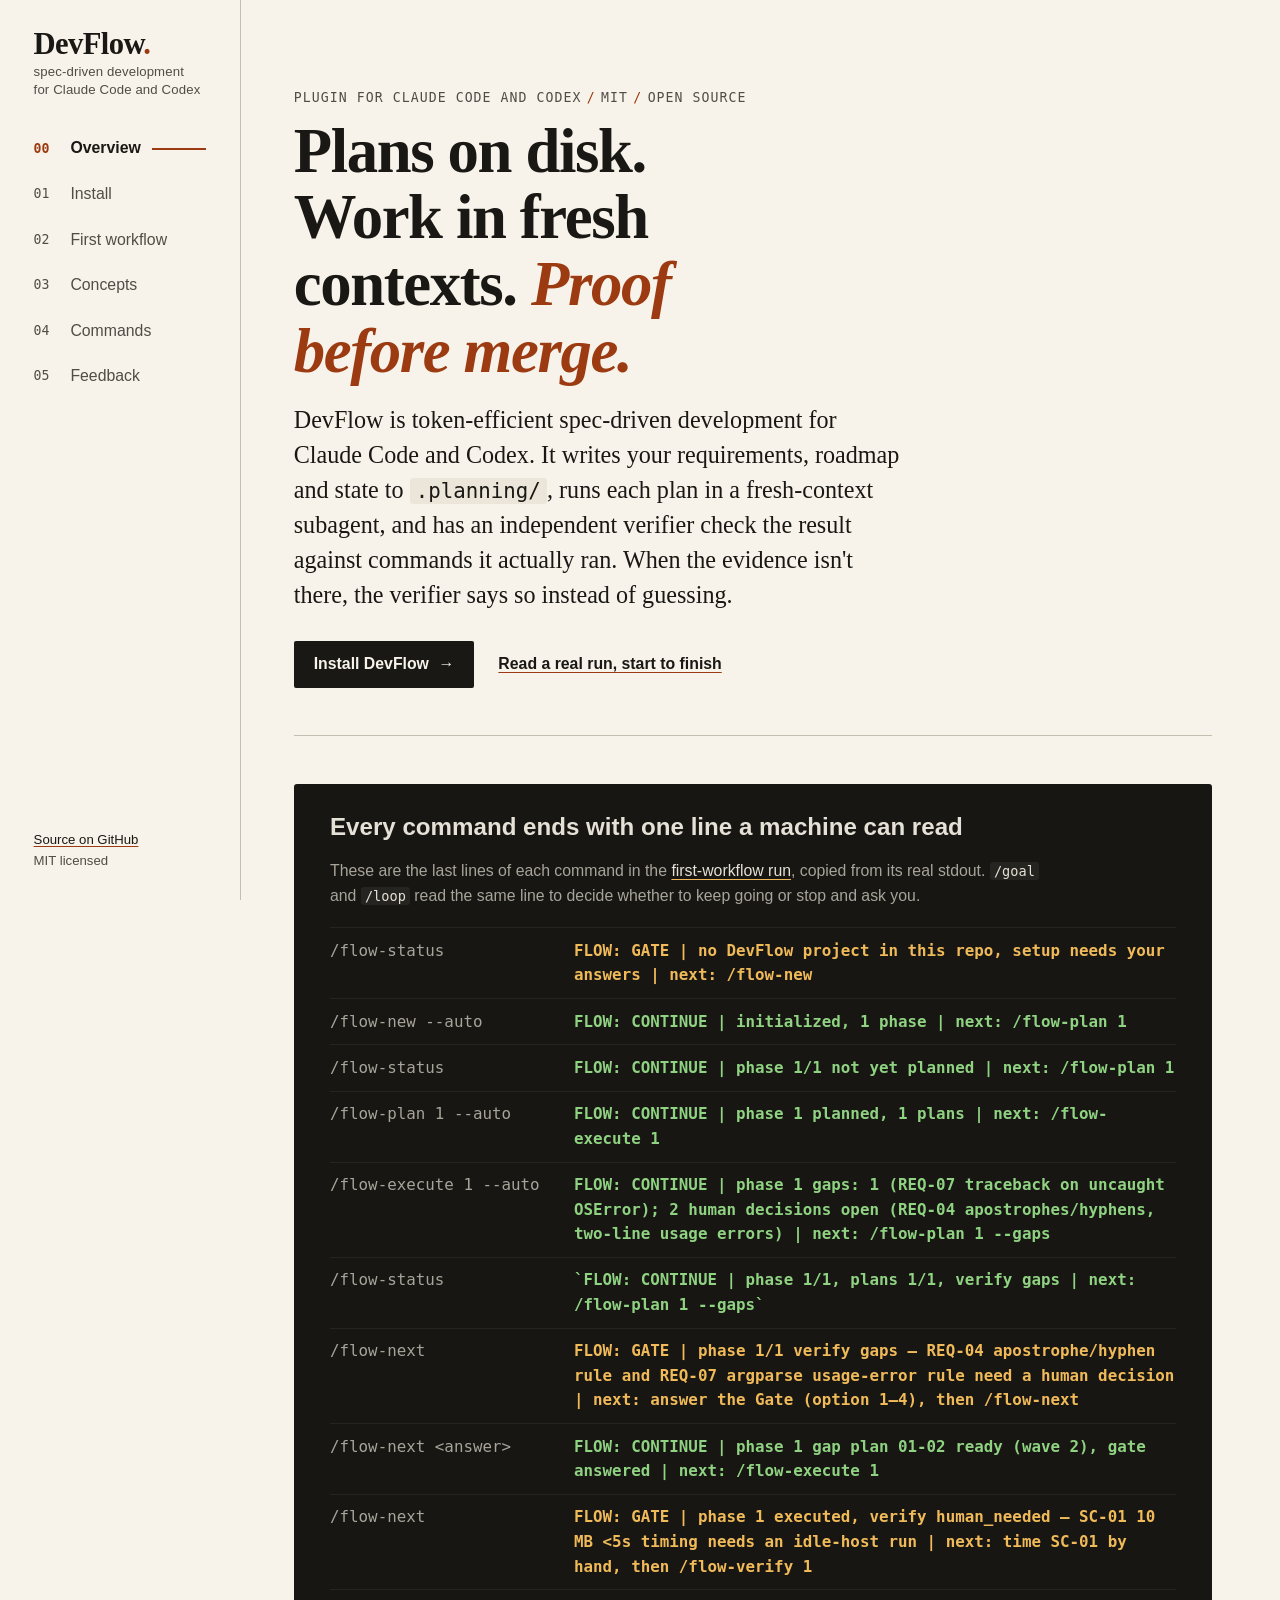
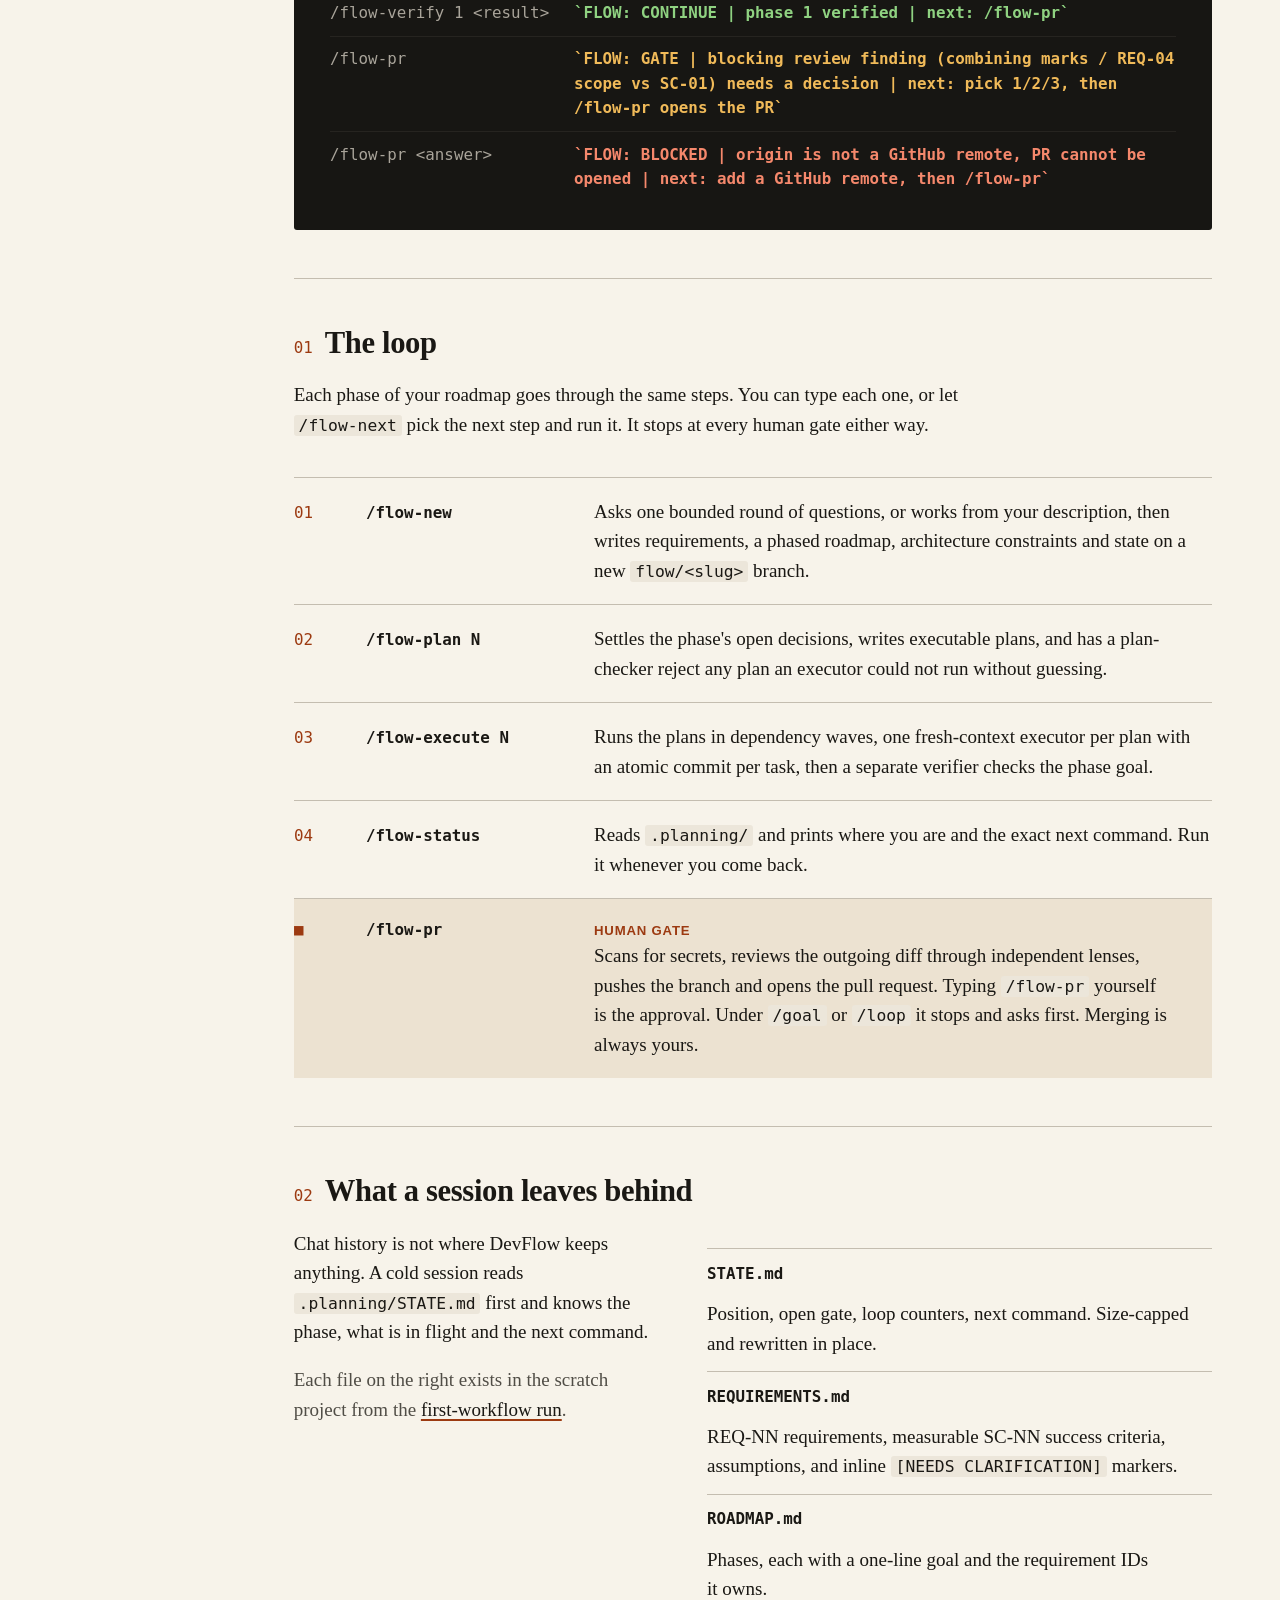
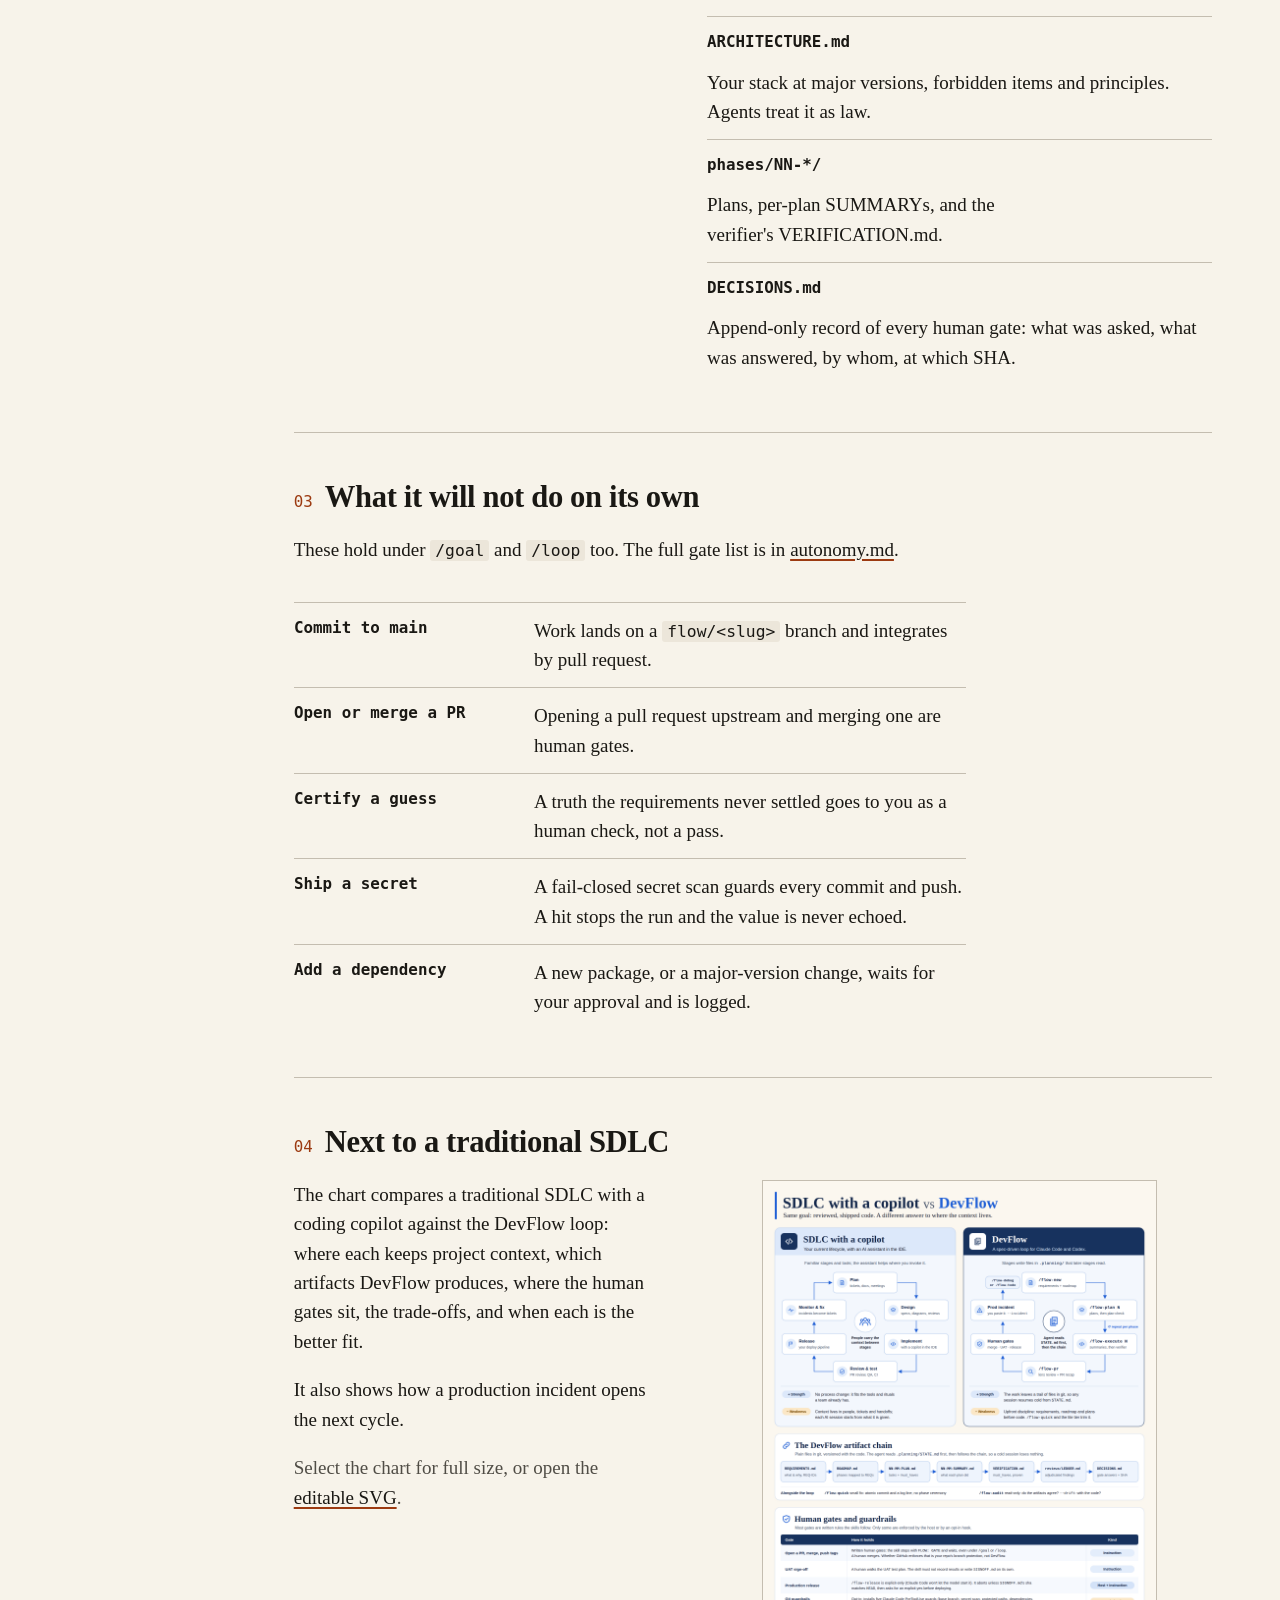
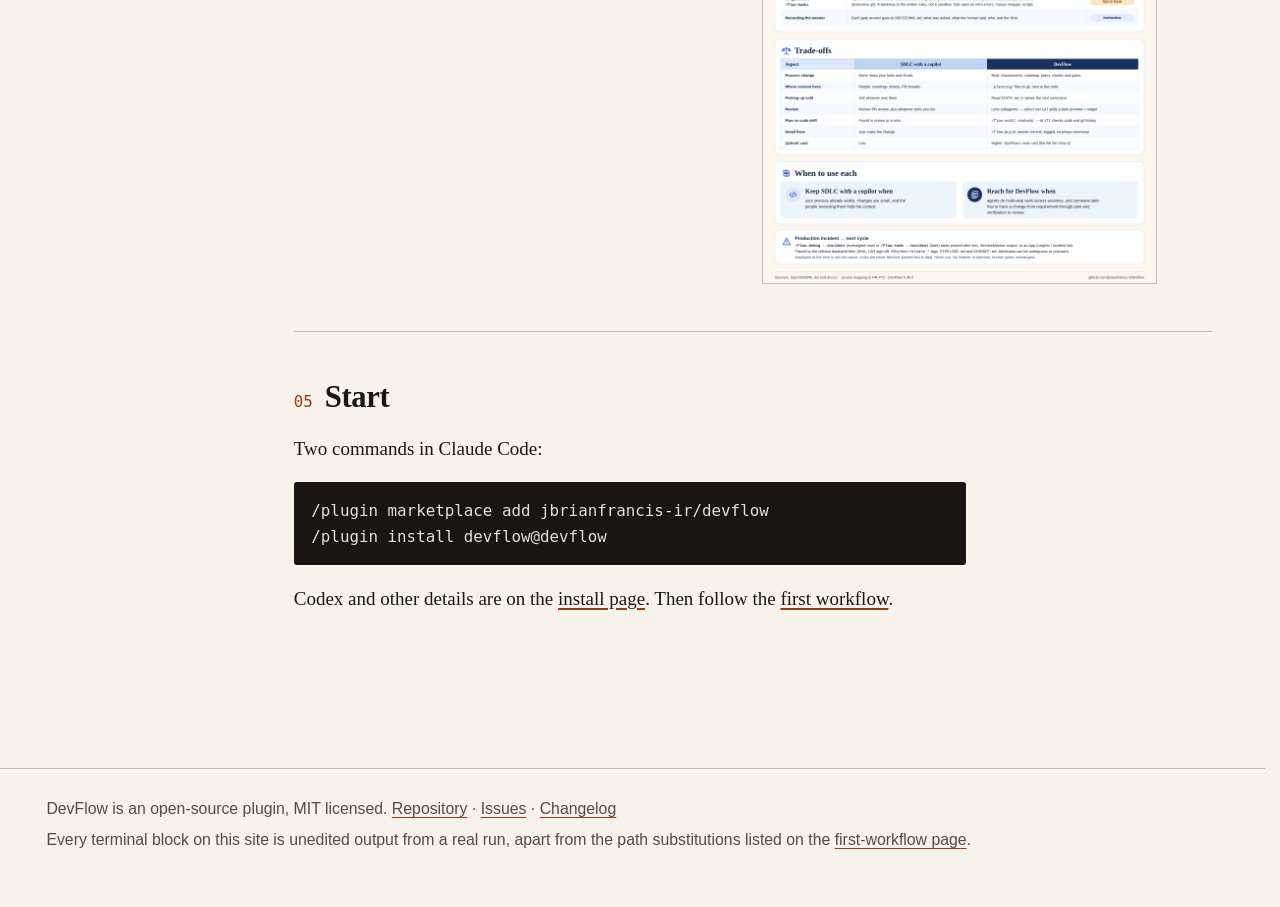
==== site/public/index.html @ bec97c73 "feat(site): public marketing and onboarding website under site/ (0.48.0) Static HTML/CSS written to " ====
<!doctype html>
<html lang="en">
<head>
<meta charset="utf-8">
<meta name="viewport" content="width=device-width, initial-scale=1">
<title>DevFlow: spec-driven development for Claude Code and Codex</title>
<meta name="description" content="DevFlow keeps requirements, roadmap and state in .planning/, runs each plan in a fresh-context subagent, and verifies the result against evidence before it opens a pull request.">
<meta name="color-scheme" content="light">
<link rel="stylesheet" href="assets/site.css">
</head>
<body class="page-index">
<a class="skip" href="#main">Skip to content</a>
<div class="frame">
<header class="rail">
<a class="mark" href="index.html">
<span class="mark-word">DevFlow</span>
<span class="mark-sub">spec-driven development<br>for Claude Code and Codex</span>
</a>
<nav class="nav" aria-label="Site">
<ol role="list">
<li><a href="index.html" aria-current="page"><span class="num">00</span>Overview</a></li>
<li><a href="start.html"><span class="num">01</span>Install</a></li>
<li><a href="first-workflow.html"><span class="num">02</span>First workflow</a></li>
<li><a href="concepts.html"><span class="num">03</span>Concepts</a></li>
<li><a href="commands.html"><span class="num">04</span>Commands</a></li>
<li><a href="feedback.html"><span class="num">05</span>Feedback</a></li>
</ol>
</nav>
<p class="rail-foot"><a href="https://github.com/jbrianfrancis-ir/devflow">Source on GitHub</a><br>MIT licensed</p>
</header>
<main id="main" tabindex="-1">
<section class="hero">
<p class="eyebrow">Plugin for Claude Code and Codex<span class="sep">/</span>MIT<span class="sep">/</span>open source</p>
<h1>Plans on disk. Work in fresh contexts. <em>Proof before merge.</em></h1>
<p class="lede">DevFlow is token-efficient spec-driven development for Claude Code and Codex. It writes your requirements, roadmap and state to <code>.planning/</code>, runs each plan in a fresh-context subagent, and has an independent verifier check the result against commands it actually ran. When the evidence isn't there, the verifier says so instead of guessing.</p>
<div class="actions">
<a class="btn" href="start.html">Install DevFlow</a>
<a class="btn-quiet" href="first-workflow.html">Read a real run, start to finish</a>
</div>
</section>

<section aria-labelledby="h-evidence">
<div class="evidence breakout">
<h2 id="h-evidence">Every command ends with one line a machine can read</h2>
<p>These are the last lines of each command in the <a href="first-workflow.html">first-workflow run</a>, copied from its real stdout. <code>/goal</code> and <code>/loop</code> read the same line to decide whether to keep going or stop and ask you.</p>
<ol class="ledger" role="list">
<li><span class="ledger-cmd">/flow-status</span><code class="flow flow-gate">FLOW: GATE | no DevFlow project in this repo, setup needs your answers | next: /flow-new</code></li>
<li><span class="ledger-cmd">/flow-new --auto</span><code class="flow flow-continue">FLOW: CONTINUE | initialized, 1 phase | next: /flow-plan 1</code></li>
<li><span class="ledger-cmd">/flow-status</span><code class="flow flow-continue">FLOW: CONTINUE | phase 1/1 not yet planned | next: /flow-plan 1</code></li>
<li><span class="ledger-cmd">/flow-plan 1 --auto</span><code class="flow flow-continue">FLOW: CONTINUE | phase 1 planned, 1 plans | next: /flow-execute 1</code></li>
<li><span class="ledger-cmd">/flow-execute 1 --auto</span><code class="flow flow-continue">FLOW: CONTINUE | phase 1 gaps: 1 (REQ-07 traceback on uncaught OSError); 2 human decisions open (REQ-04 apostrophes/hyphens, two-line usage errors) | next: /flow-plan 1 --gaps</code></li>
<li><span class="ledger-cmd">/flow-status</span><code class="flow flow-continue">`FLOW: CONTINUE | phase 1/1, plans 1/1, verify gaps | next: /flow-plan 1 --gaps`</code></li>
<li><span class="ledger-cmd">/flow-next</span><code class="flow flow-gate">FLOW: GATE | phase 1/1 verify gaps — REQ-04 apostrophe/hyphen rule and REQ-07 argparse usage-error rule need a human decision | next: answer the Gate (option 1–4), then /flow-next</code></li>
<li><span class="ledger-cmd">/flow-next &lt;answer&gt;</span><code class="flow flow-continue">FLOW: CONTINUE | phase 1 gap plan 01-02 ready (wave 2), gate answered | next: /flow-execute 1</code></li>
<li><span class="ledger-cmd">/flow-next</span><code class="flow flow-gate">FLOW: GATE | phase 1 executed, verify human_needed — SC-01 10 MB &lt;5s timing needs an idle-host run | next: time SC-01 by hand, then /flow-verify 1</code></li>
<li><span class="ledger-cmd">/flow-verify 1 &lt;result&gt;</span><code class="flow flow-continue">`FLOW: CONTINUE | phase 1 verified | next: /flow-pr`</code></li>
<li><span class="ledger-cmd">/flow-pr</span><code class="flow flow-gate">`FLOW: GATE | blocking review finding (combining marks / REQ-04 scope vs SC-01) needs a decision | next: pick 1/2/3, then /flow-pr opens the PR`</code></li>
<li><span class="ledger-cmd">/flow-pr &lt;answer&gt;</span><code class="flow flow-blocked">`FLOW: BLOCKED | origin is not a GitHub remote, PR cannot be opened | next: add a GitHub remote, then /flow-pr`</code></li>
</ol>
</div>
</section>

<section aria-labelledby="h-loop">
<h2 id="h-loop"><span class="sec">01</span>The loop</h2>
<p>Each phase of your roadmap goes through the same steps. You can type each one, or let <code>/flow-next</code> pick the next step and run it. It stops at every human gate either way.</p>
<div class="track-wrap breakout">
<ol class="track" role="list">
<li><span class="cmdname">/flow-new</span><p>Asks one bounded round of questions, or works from your description, then writes requirements, a phased roadmap, architecture constraints and state on a new <code>flow/&lt;slug&gt;</code> branch.</p></li>
<li><span class="cmdname">/flow-plan N</span><p>Settles the phase's open decisions, writes executable plans, and has a plan-checker reject any plan an executor could not run without guessing.</p></li>
<li><span class="cmdname">/flow-execute N</span><p>Runs the plans in dependency waves, one fresh-context executor per plan with an atomic commit per task, then a separate verifier checks the phase goal.</p></li>
<li><span class="cmdname">/flow-status</span><p>Reads <code>.planning/</code> and prints where you are and the exact next command. Run it whenever you come back.</p></li>
<li class="gate-row"><span class="cmdname">/flow-pr</span><p><span class="gate-tag">Human gate</span>Scans for secrets, reviews the outgoing diff through independent lenses, pushes the branch and opens the pull request. Typing <code>/flow-pr</code> yourself is the approval. Under <code>/goal</code> or <code>/loop</code> it stops and asks first. Merging is always yours.</p></li>
</ol>
</div>
</section>

<section aria-labelledby="h-disk">
<h2 id="h-disk"><span class="sec">02</span>What a session leaves behind</h2>
<div class="split breakout">
<div>
<p>Chat history is not where DevFlow keeps anything. A cold session reads <code>.planning/STATE.md</code> first and knows the phase, what is in flight and the next command.</p>
<p class="muted">Each file on the right exists in the scratch project from the <a href="first-workflow.html">first-workflow run</a>.</p>
</div>
<div class="defs-wrap">
<dl class="defs">
<dt>STATE.md</dt><dd>Position, open gate, loop counters, next command. Size-capped and rewritten in place.</dd>
<dt>REQUIREMENTS.md</dt><dd>REQ-NN requirements, measurable SC-NN success criteria, assumptions, and inline <code>[NEEDS CLARIFICATION]</code> markers.</dd>
<dt>ROADMAP.md</dt><dd>Phases, each with a one-line goal and the requirement IDs it owns.</dd>
<dt>ARCHITECTURE.md</dt><dd>Your stack at major versions, forbidden items and principles. Agents treat it as law.</dd>
<dt>phases/NN-*/</dt><dd>Plans, per-plan SUMMARYs, and the verifier's VERIFICATION.md.</dd>
<dt>DECISIONS.md</dt><dd>Append-only record of every human gate: what was asked, what was answered, by whom, at which SHA.</dd>
</dl>
</div>
</div>
</section>

<section aria-labelledby="h-refuses">
<h2 id="h-refuses"><span class="sec">03</span>What it will not do on its own</h2>
<p>These hold under <code>/goal</code> and <code>/loop</code> too. The full gate list is in <a href="https://github.com/jbrianfrancis-ir/devflow/blob/main/plugins/devflow/references/autonomy.md">autonomy.md</a>.</p>
<div class="defs-wrap">
<dl class="defs">
<dt>Commit to main</dt><dd>Work lands on a <code>flow/&lt;slug&gt;</code> branch and integrates by pull request.</dd>
<dt>Open or merge a PR</dt><dd>Opening a pull request upstream and merging one are human gates.</dd>
<dt>Certify a guess</dt><dd>A truth the requirements never settled goes to you as a human check, not a pass.</dd>
<dt>Ship a secret</dt><dd>A fail-closed secret scan guards every commit and push. A hit stops the run and the value is never echoed.</dd>
<dt>Add a dependency</dt><dd>A new package, or a major-version change, waits for your approval and is logged.</dd>
</dl>
</div>
</section>

<section aria-labelledby="h-chart">
<h2 id="h-chart"><span class="sec">04</span>Next to a traditional SDLC</h2>
<div class="split breakout chart-split">
<div>
<p>The chart compares a traditional SDLC with a coding copilot against the DevFlow loop: where each keeps project context, which artifacts DevFlow produces, where the human gates sit, the trade-offs, and when each is the better fit.</p>
<p>It also shows how a production incident opens the next cycle.</p>
<p class="muted">Select the chart for full size, or open the <a href="assets/sdlc-vs-devflow.svg">editable SVG</a>.</p>
</div>
<figure class="chart">
<a href="assets/sdlc-vs-devflow.png"><img src="assets/sdlc-vs-devflow.png" width="1600" height="2860" loading="lazy" alt="Side-by-side chart. Left: a traditional SDLC with a coding copilot, where project context lives in tickets, wikis and people's heads. Right: the DevFlow loop, where context lives in .planning/ files. Below: the DevFlow artifact chain, human gates and guardrails, trade-offs, when to use each approach, and how a production incident opens the next cycle."></a>
</figure>
</div>
</section>

<section aria-labelledby="h-next">
<h2 id="h-next"><span class="sec">05</span>Start</h2>
<p>Two commands in Claude Code:</p>
<pre class="code" tabindex="0">/plugin marketplace add jbrianfrancis-ir/devflow
/plugin install devflow@devflow</pre>
<p>Codex and other details are on the <a href="start.html">install page</a>. Then follow the <a href="first-workflow.html">first workflow</a>.</p>
</section>

</main>
<footer class="foot">
<p>DevFlow is an open-source plugin, MIT licensed. <a href="https://github.com/jbrianfrancis-ir/devflow">Repository</a> · <a href="https://github.com/jbrianfrancis-ir/devflow/issues">Issues</a> · <a href="https://github.com/jbrianfrancis-ir/devflow/blob/main/CHANGELOG.md">Changelog</a></p>
<p>Every terminal block on this site is unedited output from a real run, apart from the path substitutions listed on the <a href="first-workflow.html#how-captured">first-workflow page</a>.</p>
</footer>
</div>
</body>
</html>
---- site/public/assets/site.css ----
/* DevFlow site. One stylesheet, no framework. Paper, ink, one rust accent. */

*,
*::before,
*::after {
  box-sizing: border-box;
  min-width: 0;
}

:root {
  scrollbar-gutter: stable;
  text-wrap: pretty;
  overflow-wrap: break-word;
  -webkit-font-smoothing: antialiased;
  -moz-osx-font-smoothing: grayscale;
  -webkit-text-size-adjust: 100%;

  /* Palette. Contrast on --paper: --ink 15.6:1, --ink-2 7.4:1, --accent 6.0:1. */
  --paper: oklch(96.4% 0.012 85);
  --paper-2: oklch(92.6% 0.017 85);
  --ink: oklch(21% 0.008 85);
  --ink-2: oklch(42% 0.012 85);
  --rule: oklch(80% 0.02 85);
  --accent: oklch(48% 0.14 40);
  --accent-wash: color-mix(in oklch, var(--accent) 10%, var(--paper));
  --term: oklch(20% 0.006 85);
  --term-2: oklch(26% 0.008 85);
  --term-ink: oklch(91% 0.015 85);
  --term-dim: oklch(72% 0.015 85);
  --ok: oklch(80% 0.13 140);
  --gate: oklch(82% 0.13 80);
  --block: oklch(74% 0.14 35);

  --serif: "Palatino Linotype", Palatino, P052, "TeX Gyre Pagella", "URW Palladio L", "Book Antiqua", Georgia, serif;
  --sans: "Avenir Next", "Segoe UI", "Ubuntu Sans", Ubuntu, "Helvetica Neue", Arial, sans-serif;
  --mono: ui-monospace, "SF Mono", "Cascadia Mono", "JetBrains Mono", Menlo, Consolas, "DejaVu Sans Mono", monospace;

  /* Fluid type scale, 320px -> 1240px viewport. Body 17px -> 19px, ratio 1.2 -> 1.27. */
  --narrow: 20;
  --wide: 77.5;
  --size-narrow: 1.0625;
  --size-wide: 1.1875;
  --ratio-narrow: 1.2;
  --ratio-wide: 1.27;
  --fluid: clamp(0rem, (100vw - var(--narrow) * 1rem) / (var(--wide) - var(--narrow)), 1rem);
  --at-narrow: calc(var(--size-narrow) * (1rem - var(--fluid)));
  --at-wide: calc(var(--size-wide) * var(--fluid));
  --step--2: calc(var(--step--1) / var(--ratio-narrow));
  --step--1: calc(var(--step-0) / var(--ratio-narrow));
  --step-0: calc(var(--at-narrow) + var(--at-wide));
  --step-1: calc(var(--at-narrow) * var(--ratio-narrow) + var(--at-wide) * var(--ratio-wide));
  --step-2: calc(var(--at-narrow) * pow(var(--ratio-narrow), 2) + var(--at-wide) * pow(var(--ratio-wide), 2));
  --step-3: calc(var(--at-narrow) * pow(var(--ratio-narrow), 3) + var(--at-wide) * pow(var(--ratio-wide), 3));
  --step-4: calc(var(--at-narrow) * pow(var(--ratio-narrow), 4) + var(--at-wide) * pow(var(--ratio-wide), 4));
  --step-5: calc(var(--at-narrow) * pow(var(--ratio-narrow), 5) + var(--at-wide) * pow(var(--ratio-wide), 5));

  --space-xs: calc(0.5 * var(--step-0));
  --space-s: var(--step-0);
  --space-m: calc(1.5 * var(--step-0));
  --space-l: calc(2.5 * var(--step-0));
  --space-section: clamp(3rem, 1.5rem + 5vw, 6.5rem);

  color-scheme: light;
}

body {
  margin: 0;
  min-height: 100svh;
  background: var(--paper);
  color: var(--ink);
  font-family: var(--serif);
  font-size: var(--step-0);
  line-height: 1.55;
}

h1, h2, h3 { text-wrap: balance; }

img, svg { display: block; max-width: 100%; height: auto; }

a { color: var(--ink); text-decoration-color: var(--accent); text-decoration-thickness: 0.08em; text-underline-offset: 0.18em; }
a:active { color: var(--accent); }
@media (hover: hover) and (pointer: fine) {
  a:hover { color: var(--accent); }
}
:focus-visible { outline: 3px solid var(--accent); outline-offset: 3px; border-radius: 2px; }

code, pre, kbd { font-family: var(--mono); font-size: 0.86em; }
:not(pre) > code { background: var(--paper-2); padding: 0.06em 0.3em; border-radius: 3px; overflow-wrap: anywhere; }

.skip {
  position: absolute;
  inset-inline-start: 1rem;
  inset-block-start: -4rem;
  z-index: 10;
  background: var(--ink);
  color: var(--paper);
  padding: 0.6rem 1rem;
  font-family: var(--sans);
}
.skip:focus { inset-block-start: 1rem; }

/* ---- frame: rail + main, wraps to a top bar on its own ------------------- */

.frame {
  display: flex;
  flex-wrap: wrap;
  max-inline-size: 92rem;
  margin-inline: auto;
}

.rail {
  flex-basis: 15rem;
  flex-grow: 1;
  padding: var(--space-m) clamp(1.25rem, 0.5rem + 2vw, 2.5rem);
  font-family: var(--sans);
  display: flex;
  flex-direction: column;
  gap: var(--space-m);
}

main {
  flex-basis: 0;
  flex-grow: 999;
  min-inline-size: 62%;
  padding-block-end: var(--space-section);
  outline: none;
}

@media (width >= 60rem) {
  .rail {
    position: sticky;
    inset-block-start: 0;
    align-self: start;
    max-block-size: 100svh;
    border-inline-end: 1px solid var(--rule);
    min-block-size: 100svh;
  }
}
@media (width < 60rem) {
  .rail { border-block-end: 1px solid var(--rule); padding-block: var(--space-s); gap: var(--space-s); }
  .rail-foot { display: none; }
}

.mark { text-decoration: none; display: grid; gap: 0.25rem; }
.mark-word {
  font-family: var(--serif);
  font-weight: 700;
  font-size: var(--step-2);
  letter-spacing: -0.02em;
  line-height: 1;
}
.mark-word::after { content: "."; color: var(--accent); }
.mark-sub { font-size: var(--step--2); color: var(--ink-2); line-height: 1.35; letter-spacing: 0.01em; }

.nav ol { list-style: none; margin: 0; padding: 0; display: grid; gap: 0.1rem; }
.nav a {
  display: flex;
  align-items: baseline;
  gap: 0.7rem;
  padding: 0.4rem 0;
  min-block-size: 2.75rem;
  align-items: center;
  text-decoration: none;
  font-size: var(--step--1);
  color: var(--ink-2);
  border-block-end: 1px solid transparent;
}
.nav .num { font-family: var(--mono); font-size: var(--step--2); color: var(--ink-2); inline-size: 1.6rem; flex: none; }
.nav a[aria-current="page"] { color: var(--ink); font-weight: 600; }
.nav a[aria-current="page"] .num { color: var(--accent); }
.nav a[aria-current="page"]::after { content: ""; flex: 1; border-block-end: 2px solid var(--accent); align-self: center; }
@media (hover: hover) and (pointer: fine) {
  .nav a:hover { color: var(--ink); }
}

@media (width < 60rem) {
  .rail { flex-direction: row; flex-wrap: wrap; align-items: center; justify-content: space-between; }
  .nav { inline-size: 100%; }
  .nav ol { display: flex; flex-wrap: wrap; gap: 0 1.1rem; }
  .nav a { min-block-size: 2.75rem; gap: 0.35rem; }
  .nav .num { inline-size: auto; }
  .nav a[aria-current="page"]::after { display: none; }
  .nav a[aria-current="page"] { text-decoration: underline 2px var(--accent); text-underline-offset: 0.4em; }
}

.rail-foot { margin: auto 0 0; font-size: var(--step--2); color: var(--ink-2); line-height: 1.6; }

/* ---- content column: one shared left edge, prose and wide blocks ---------- */

main {
  --gutter: clamp(1.25rem, 0.5rem + 3.5vw, 4.5rem);
  --content: 42rem;
  --breakout: 64rem;
  padding-inline: var(--gutter);
}
main > *, main > section > * { max-inline-size: var(--content); }
main > section { max-inline-size: none; }
main .breakout { max-inline-size: var(--breakout); }

/* ---- type ----------------------------------------------------------------- */

.eyebrow {
  font-family: var(--mono);
  font-size: var(--step--2);
  letter-spacing: 0.08em;
  text-transform: uppercase;
  color: var(--ink-2);
  margin: 0;
}
.eyebrow .sep { color: var(--accent); padding-inline: 0.4em; }

h1 {
  font-size: var(--step-4);
  line-height: 1.06;
  letter-spacing: -0.022em;
  font-weight: 700;
  margin: var(--space-xs) 0 var(--space-s);
}
h2 {
  font-size: var(--step-2);
  line-height: 1.15;
  letter-spacing: -0.012em;
  margin: 0 0 var(--space-s);
}
h3 { font-size: var(--step-1); line-height: 1.25; margin: var(--space-m) 0 var(--space-xs); }
p, ul, ol, dl { margin: 0 0 var(--space-s); }
.lede { font-size: var(--step-1); line-height: 1.45; color: var(--ink); max-inline-size: 38rem; }
.lede-small { color: var(--ink-2); }
.muted { color: var(--ink-2); }

.page-head {
  padding-block: var(--space-section) var(--space-m);
}

section { padding-block: var(--space-l); border-block-start: 1px solid var(--rule); }
section > h2 { display: flex; gap: 0.75rem; align-items: baseline; }
section > h2 .sec { font-family: var(--mono); font-size: var(--step--1); color: var(--accent); font-weight: 400; letter-spacing: 0; }

/* ---- home hero ------------------------------------------------------------ */

.hero {
  padding-block: var(--space-section) var(--space-l);
  border: 0;
}
.hero h1 { font-size: var(--step-5); max-inline-size: 15ch; }
.hero h1 em { font-style: italic; color: var(--accent); }
.actions { display: flex; flex-wrap: wrap; gap: 0.75rem 1.5rem; align-items: center; margin-block-start: var(--space-m); font-family: var(--sans); }
.btn {
  display: inline-flex;
  align-items: center;
  gap: 0.6rem;
  min-block-size: 2.9rem;
  padding: 0 1.25rem;
  background: var(--ink);
  color: var(--paper);
  text-decoration: none;
  font-weight: 600;
  font-size: var(--step--1);
  border-radius: 2px;
}
.btn::after { content: "→"; }
.btn:active { background: var(--accent); color: var(--paper); }
@media (hover: hover) and (pointer: fine) {
  .btn:hover { background: var(--accent); color: var(--paper); }
}
.btn-quiet { font-size: var(--step--1); font-weight: 600; min-block-size: 2.9rem; display: inline-flex; align-items: center; }

/* ---- ledger of FLOW lines ------------------------------------------------- */

.evidence {
  background: var(--term);
  color: var(--term-ink);
  padding: var(--space-m) clamp(1rem, 0.25rem + 3vw, 2.25rem);
  border-radius: 3px;
}
.evidence h2 { color: var(--term-ink); font-size: var(--step-1); font-family: var(--sans); font-weight: 600; letter-spacing: 0; }
.evidence p { color: var(--term-dim); font-family: var(--sans); font-size: var(--step--1); max-inline-size: 46rem; }
.evidence a { color: var(--term-ink); text-decoration-color: var(--gate); }
.ledger { list-style: none; margin: var(--space-s) 0 0; padding: 0; display: grid; }
.ledger li {
  display: grid;
  grid-template-columns: minmax(9rem, 12rem) 1fr;
  gap: 0.25rem 1.25rem;
  padding-block: 0.65rem;
  border-block-start: 1px solid var(--term-2);
  align-items: baseline;
}
.ledger-cmd { font-family: var(--mono); font-size: var(--step--1); color: var(--term-dim); }
.ledger code { background: none; padding: 0; font-size: var(--step--1); overflow-wrap: anywhere; color: var(--term-ink); }
@container (width < 34rem) { .ledger li { grid-template-columns: 1fr; } }
.evidence { container-type: inline-size; }

.flow { font-weight: 600; }
.flow-continue { color: var(--ok); }
.flow-gate { color: var(--gate); }
.flow-blocked { color: var(--block); }
.flow-done { color: var(--term-ink); }

/* ---- the loop: a numbered track, gates marked ----------------------------- */

.track { list-style: none; margin: var(--space-s) 0 0; padding: 0; counter-reset: step; display: grid; }
.track > li {
  counter-increment: step;
  display: grid;
  grid-template-columns: 3.25rem minmax(9rem, 13rem) 1fr;
  gap: 0.25rem 1.25rem;
  padding-block: var(--space-s);
  border-block-start: 1px solid var(--rule);
  align-items: baseline;
}
.track > li::before { content: counter(step, decimal-leading-zero); font-family: var(--mono); color: var(--accent); font-size: var(--step--1); }
.track .cmdname { font-family: var(--mono); font-size: var(--step--1); font-weight: 600; }
.track p { margin: 0; }
.track .gate-row { background: var(--accent-wash); }
.track .gate-row::before { content: "■"; color: var(--accent); }
.gate-tag { font-family: var(--sans); font-size: var(--step--2); font-weight: 700; letter-spacing: 0.06em; text-transform: uppercase; color: var(--accent); display: block; }
.track-wrap { container-type: inline-size; }
@container (width < 36rem) {
  .track > li { grid-template-columns: 2.25rem 1fr; }
  .track > li > p { grid-column: 2; }
}

/* ---- two-column definition ledger (rules, files) -------------------------- */

.defs { display: grid; grid-template-columns: minmax(10rem, 15rem) 1fr; gap: 0; margin: var(--space-s) 0 0; }
.defs dt, .defs dd { padding-block: 0.8rem; border-block-start: 1px solid var(--rule); margin: 0; }
.defs dt { font-family: var(--mono); font-size: var(--step--1); font-weight: 600; padding-inline-end: 1rem; }
.defs dd { color: var(--ink); }
.defs-wrap { container-type: inline-size; }
@container (width < 34rem) {
  .defs { grid-template-columns: 1fr; }
  .defs dd { border-block-start: 0; padding-block-start: 0; }
}

.split { display: flex; flex-wrap: wrap; gap: var(--space-m) var(--space-l); align-items: start; }
.split > :first-child { flex-basis: 20rem; flex-grow: 1; }
.split > :last-child { flex-basis: 0; flex-grow: 1.4; min-inline-size: 55%; }

/* ---- terminal captures ---------------------------------------------------- */

.term {
  margin: var(--space-s) 0 var(--space-m);
  background: var(--term);
  color: var(--term-ink);
  border-radius: 3px;
  overflow: clip;
}
.term figcaption {
  display: flex;
  flex-wrap: wrap;
  justify-content: space-between;
  gap: 0.25rem 1rem;
  padding: 0.6rem 1rem;
  background: var(--term-2);
  font-family: var(--sans);
  font-size: var(--step--2);
  color: var(--term-dim);
}
.term-title { color: var(--term-ink); font-weight: 600; }
.term pre { margin: 0; padding: 0.9rem 1rem; white-space: pre-wrap; overflow-wrap: anywhere; line-height: 1.5; font-size: var(--step--1); }
.term .term-cmd { color: var(--term-ink); border-block-end: 1px solid var(--term-2); }
.term .prompt { color: var(--gate); }
.term .term-out { color: var(--term-ink); max-block-size: 34rem; overflow: auto; }
.term .term-out:focus-visible { outline-offset: -3px; }

pre.code {
  background: var(--term);
  color: var(--term-ink);
  padding: 1rem 1.1rem;
  border-radius: 3px;
  white-space: pre-wrap;
  overflow-wrap: anywhere;
  font-size: var(--step--1);
  line-height: 1.6;
  margin: var(--space-xs) 0 var(--space-s);
}

/* ---- steps on the first-workflow page ------------------------------------- */

.step-head { display: flex; flex-wrap: wrap; gap: 0.25rem 1rem; align-items: baseline; }
.step-head .step-num { font-family: var(--mono); color: var(--accent); font-size: var(--step--1); }
.note {
  border-inline-start: 3px solid var(--accent);
  padding: 0.6rem 0 0.6rem 1rem;
  color: var(--ink);
  background: var(--accent-wash);
}
.note p:last-child { margin-block-end: 0; }

/* ---- figure (chart) ------------------------------------------------------- */

.chart { margin: var(--space-s) 0 0; }
.chart img { border: 1px solid var(--rule); background: white; }
.chart figcaption { font-family: var(--sans); font-size: var(--step--1); color: var(--ink-2); margin-block-start: 0.6rem; }

/* ---- command reference ---------------------------------------------------- */

.toc { list-style: none; padding: 0; display: flex; flex-wrap: wrap; gap: 0.25rem 1.25rem; font-family: var(--sans); font-size: var(--step--1); }
.toc a { display: inline-flex; min-block-size: 2.75rem; align-items: center; }
.toc .count { font-family: var(--mono); font-size: var(--step--2); color: var(--ink-2); }
.cmd-group { padding-block: var(--space-m); }
.cmd-group h2 { font-family: var(--mono); font-size: var(--step-0); text-transform: uppercase; letter-spacing: 0.08em; color: var(--accent); font-weight: 600; margin-block-end: 0; }
.cmd { padding-block: var(--space-s); border-block-start: 1px solid var(--rule); scroll-margin-block-start: 1rem; }
.cmd-group > h2 + .cmd { border-block-start: 0; }
.cmd h3 { margin: 0 0 0.2rem; font-size: var(--step-1); }
.cmd h3 code { background: none; padding: 0; font-size: 0.9em; }
.cmd-alt { font-family: var(--sans); font-size: var(--step--1); color: var(--ink-2); margin-block-end: 0.5rem; }
.cmd-alt code { font-size: 0.95em; }
.badge {
  display: inline-block;
  font-family: var(--sans);
  font-size: var(--step--2);
  font-weight: 600;
  color: var(--accent);
  border: 1px solid var(--accent);
  padding: 0.15rem 0.5rem;
  border-radius: 2px;
  margin-block-end: 0.5rem;
}

/* ---- feedback ------------------------------------------------------------- */

.paths { list-style: none; padding: 0; margin: var(--space-s) 0 0; display: grid; gap: 0; }
.paths li { border-block-start: 1px solid var(--rule); padding-block: var(--space-s); }
.paths .path-link { font-family: var(--sans); font-weight: 600; font-size: var(--step-1); }

/* ---- footer --------------------------------------------------------------- */

.foot {
  flex-basis: 100%;
  border-block-start: 1px solid var(--rule);
  padding: var(--space-m) clamp(1.25rem, 0.5rem + 3vw, 3.5rem) var(--space-l);
  font-family: var(--sans);
  font-size: var(--step--1);
  color: var(--ink-2);
}
.foot p { max-inline-size: 60rem; margin-block-end: 0.4rem; }
.foot a { color: var(--ink-2); }

@media (prefers-reduced-motion: no-preference) {
  html { scroll-behavior: smooth; }
  .btn, .nav a { transition: color 120ms ease-out, background-color 120ms ease-out; }
}

@media print {
  .rail, .skip { display: none; }
  .term, pre.code, .evidence { background: white; color: black; border: 1px solid #999; }
}

.chart-split > figure { margin: 0; }
.chart-split .chart img { max-block-size: 44rem; inline-size: auto; margin-inline: auto; }
.evidence :not(pre) > code { background: var(--term-2); color: var(--term-ink); }
.term-out:focus-visible, pre.code:focus-visible { outline-color: var(--gate); }
.evidence .ledger code { background: none; padding: 0; }
.evidence .ledger code.flow-continue { color: var(--ok); }
.evidence .ledger code.flow-gate { color: var(--gate); }
.evidence .ledger code.flow-blocked { color: var(--block); }
.ledger-cmd { overflow-wrap: normal; }
.ledger li { grid-template-columns: minmax(11rem, 14rem) 1fr; }
h1 code, h2 code { background: none; padding: 0; font-size: 0.86em; letter-spacing: -0.01em; }
@container (width < 34rem) { .ledger li { grid-template-columns: 1fr; } }
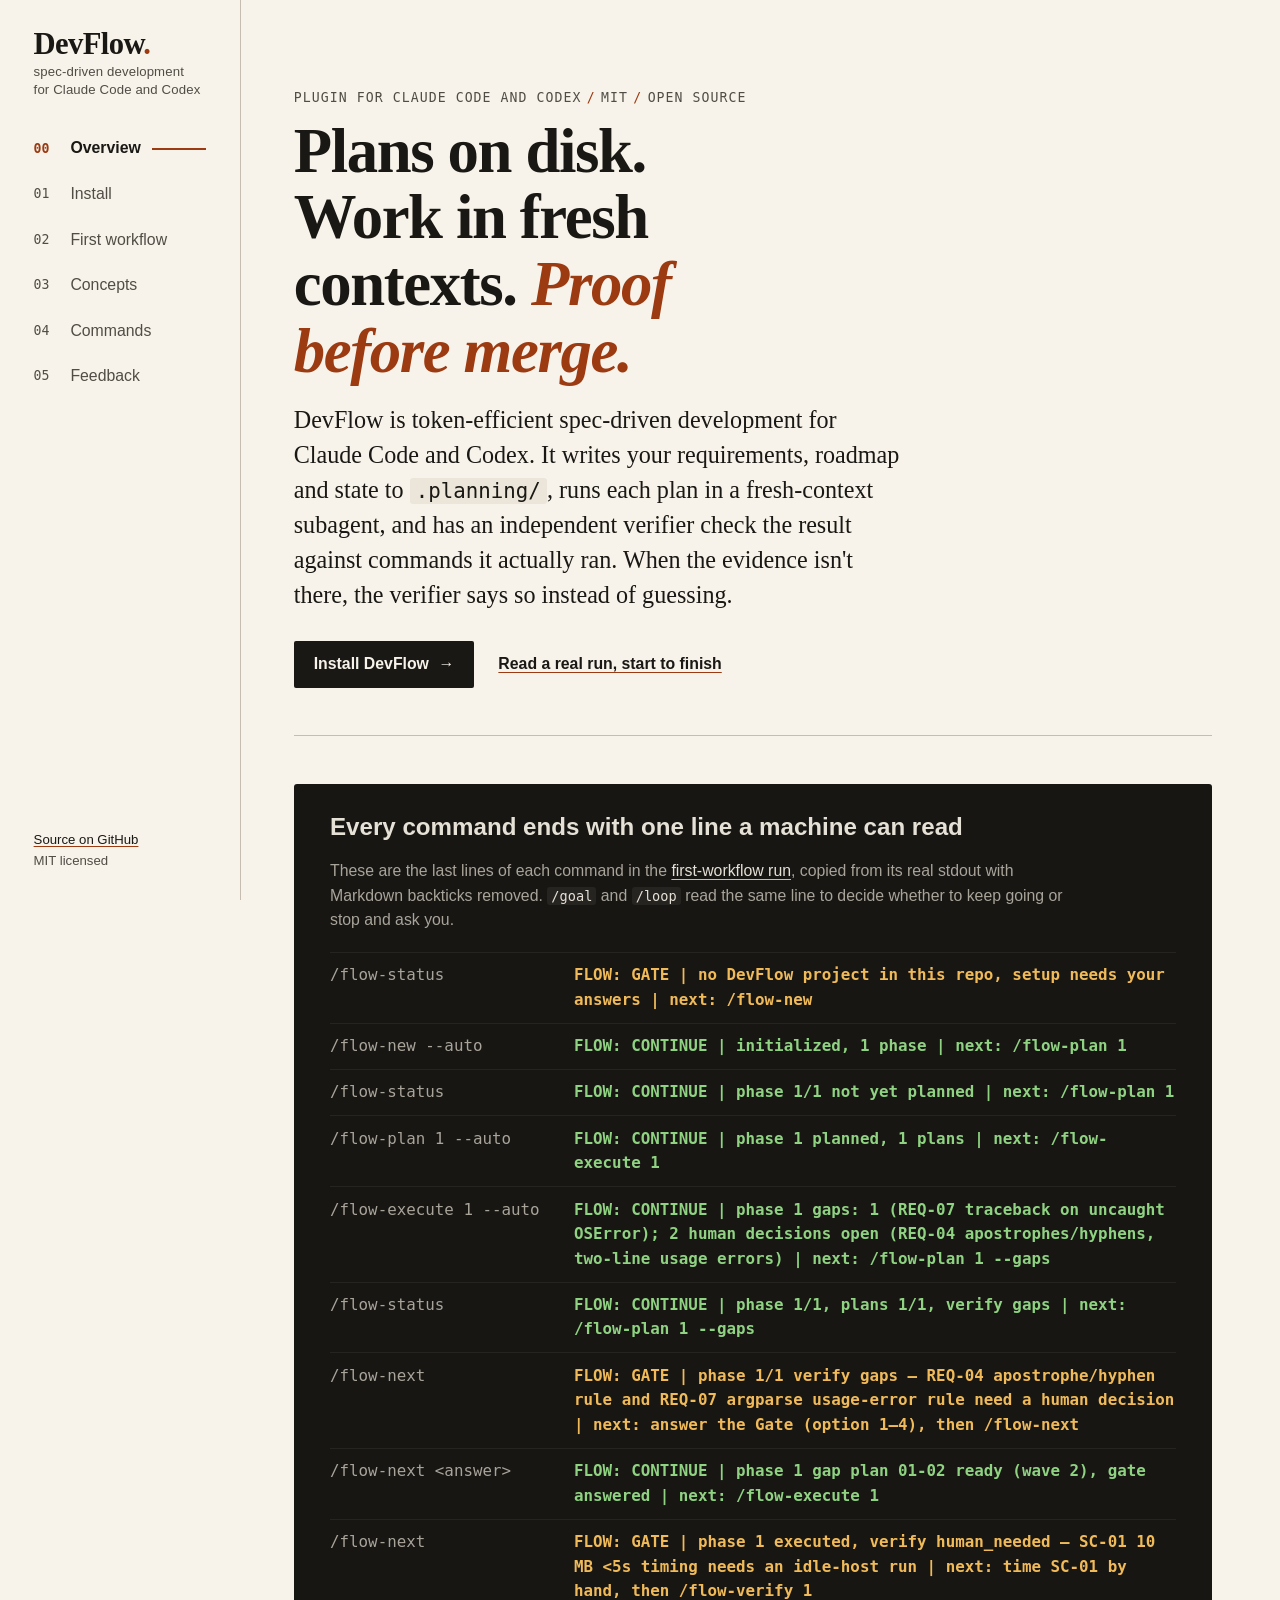
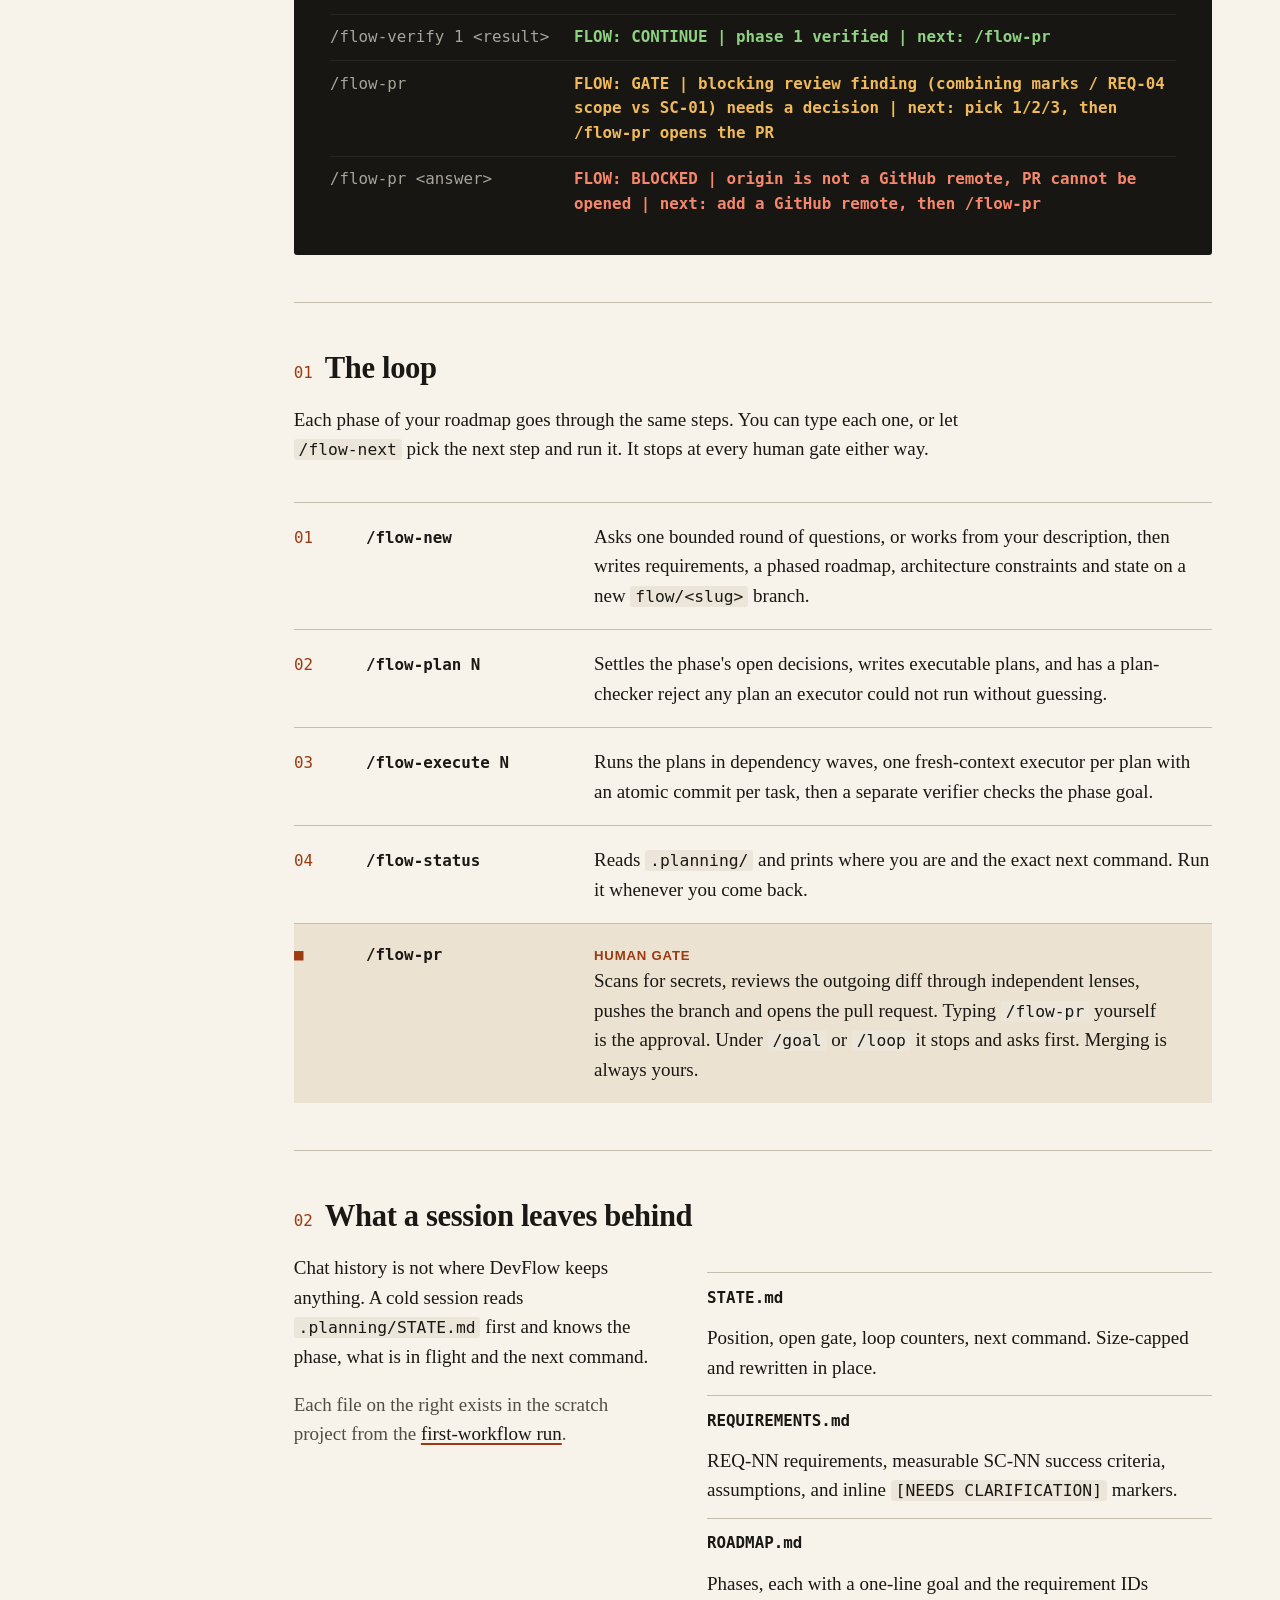
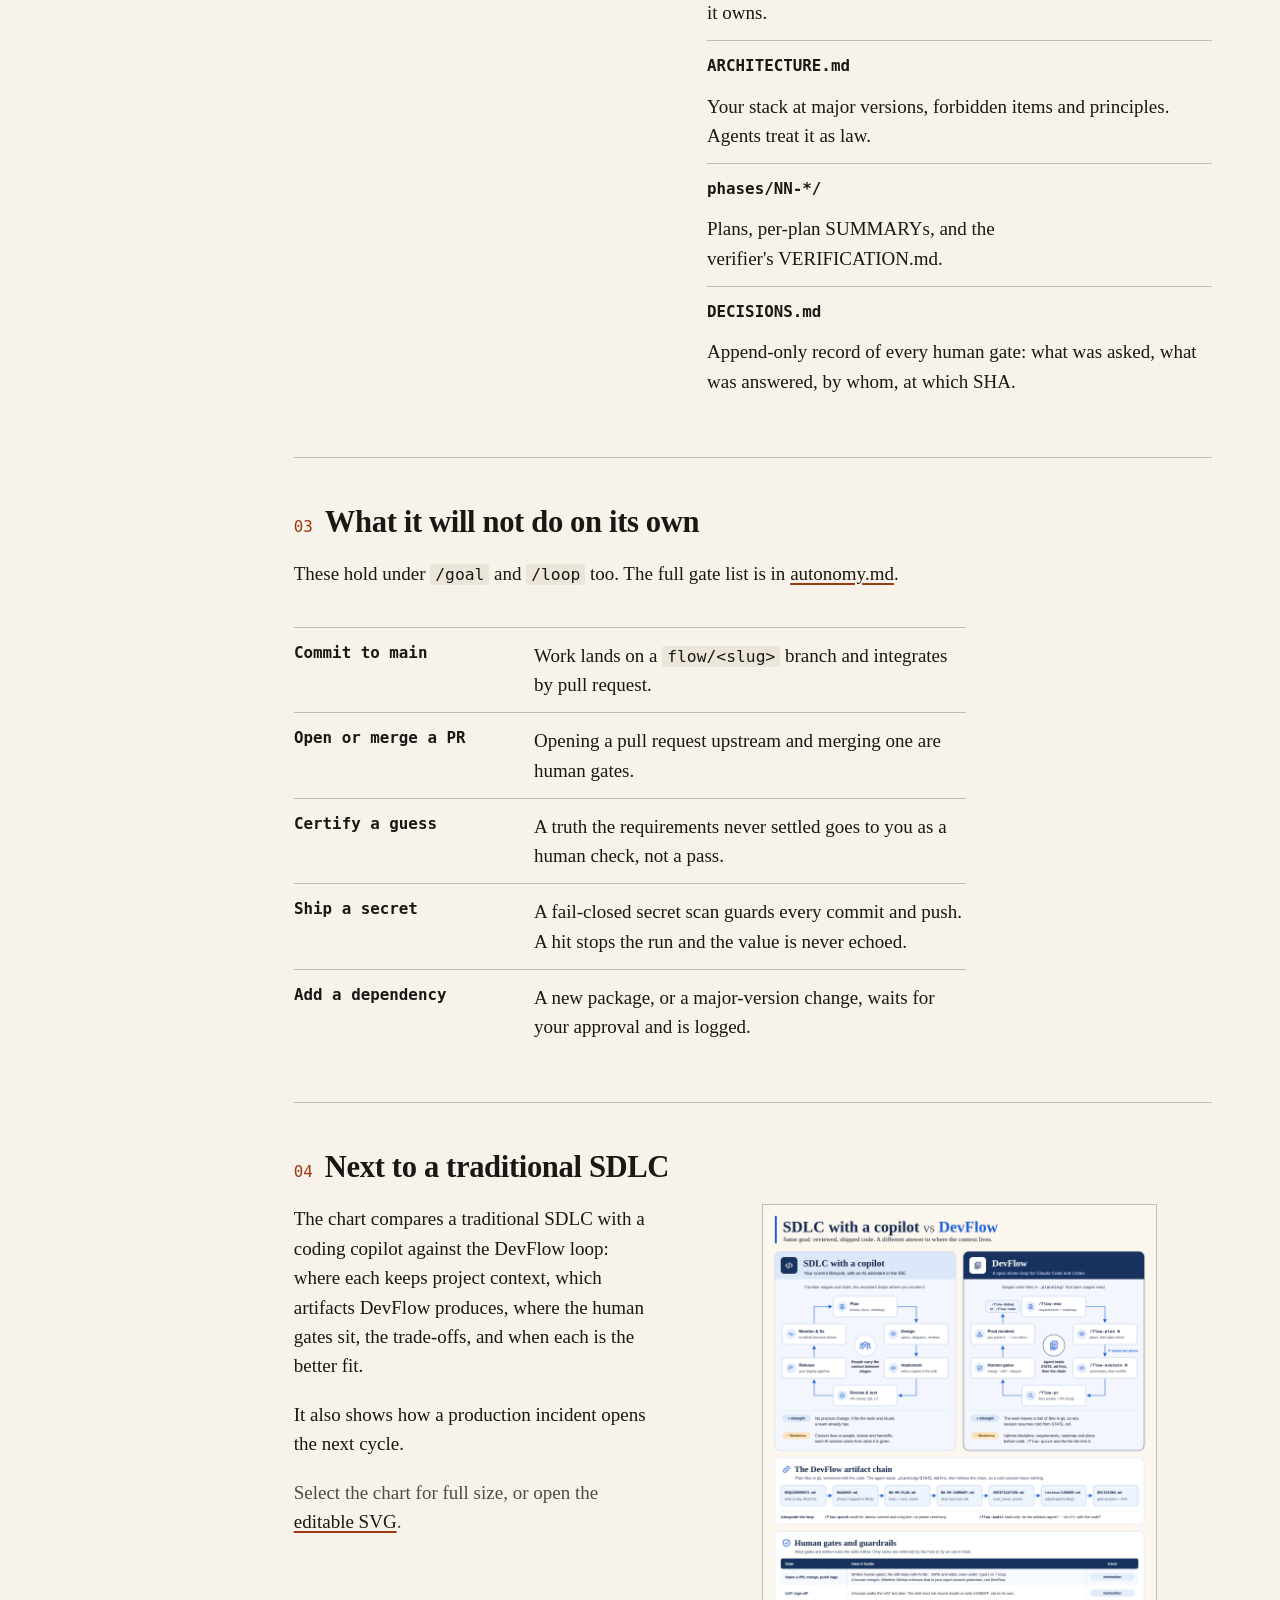
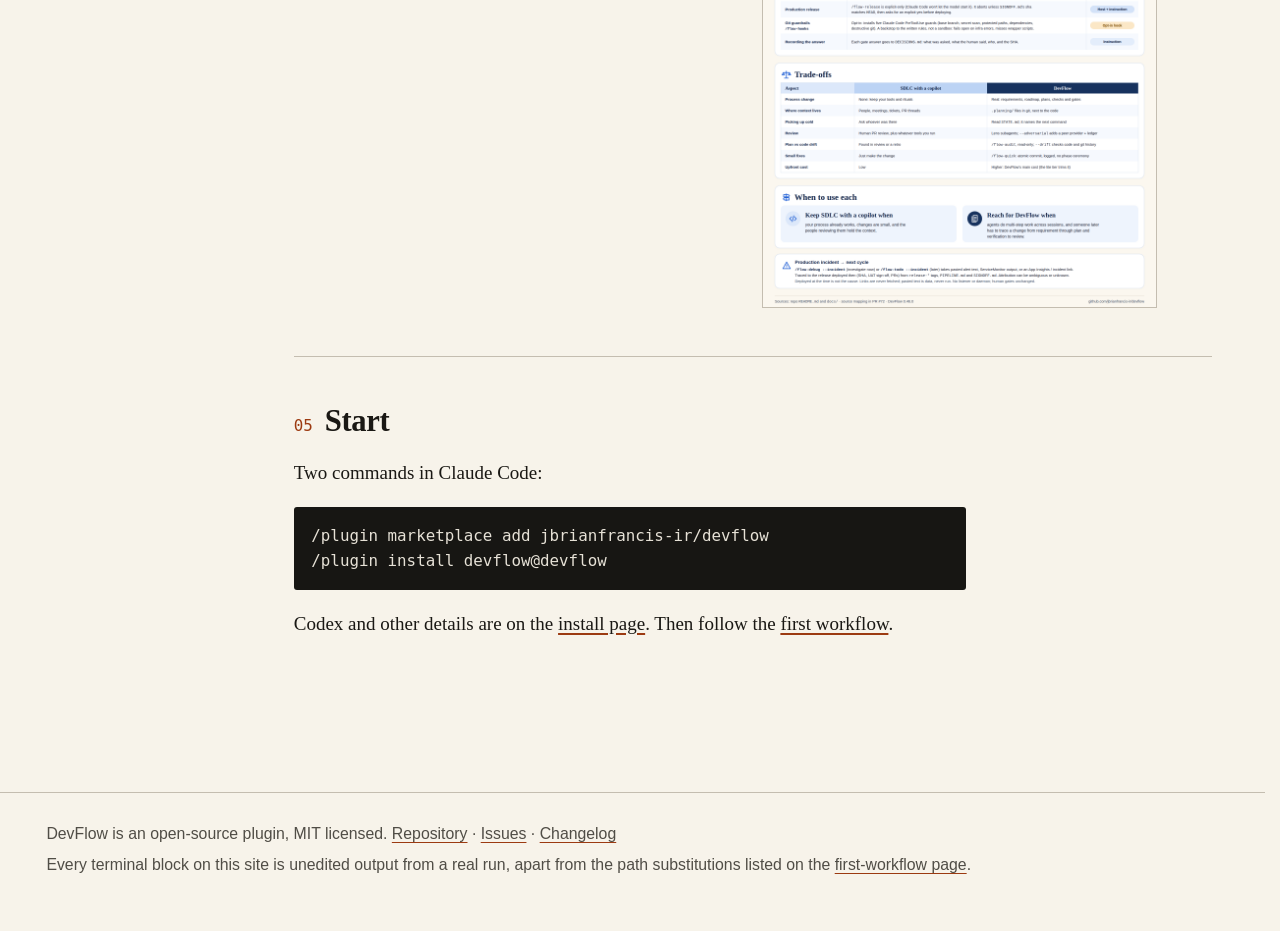
==== commit 97bdc87e: "fix(site): address review — no CHANGELOG rewrite, clean ledger, folded-block guard - Restore CHANGEL" ====
--- a/site/public/index.html
+++ b/site/public/index.html
@@ -42,20 +42,20 @@
 <section aria-labelledby="h-evidence">
 <div class="evidence breakout">
 <h2 id="h-evidence">Every command ends with one line a machine can read</h2>
-<p>These are the last lines of each command in the <a href="first-workflow.html">first-workflow run</a>, copied from its real stdout. <code>/goal</code> and <code>/loop</code> read the same line to decide whether to keep going or stop and ask you.</p>
+<p>These are the last lines of each command in the <a href="first-workflow.html">first-workflow run</a>, copied from its real stdout with Markdown backticks removed. <code>/goal</code> and <code>/loop</code> read the same line to decide whether to keep going or stop and ask you.</p>
 <ol class="ledger" role="list">
 <li><span class="ledger-cmd">/flow-status</span><code class="flow flow-gate">FLOW: GATE | no DevFlow project in this repo, setup needs your answers | next: /flow-new</code></li>
 <li><span class="ledger-cmd">/flow-new --auto</span><code class="flow flow-continue">FLOW: CONTINUE | initialized, 1 phase | next: /flow-plan 1</code></li>
 <li><span class="ledger-cmd">/flow-status</span><code class="flow flow-continue">FLOW: CONTINUE | phase 1/1 not yet planned | next: /flow-plan 1</code></li>
 <li><span class="ledger-cmd">/flow-plan 1 --auto</span><code class="flow flow-continue">FLOW: CONTINUE | phase 1 planned, 1 plans | next: /flow-execute 1</code></li>
 <li><span class="ledger-cmd">/flow-execute 1 --auto</span><code class="flow flow-continue">FLOW: CONTINUE | phase 1 gaps: 1 (REQ-07 traceback on uncaught OSError); 2 human decisions open (REQ-04 apostrophes/hyphens, two-line usage errors) | next: /flow-plan 1 --gaps</code></li>
-<li><span class="ledger-cmd">/flow-status</span><code class="flow flow-continue">`FLOW: CONTINUE | phase 1/1, plans 1/1, verify gaps | next: /flow-plan 1 --gaps`</code></li>
+<li><span class="ledger-cmd">/flow-status</span><code class="flow flow-continue">FLOW: CONTINUE | phase 1/1, plans 1/1, verify gaps | next: /flow-plan 1 --gaps</code></li>
 <li><span class="ledger-cmd">/flow-next</span><code class="flow flow-gate">FLOW: GATE | phase 1/1 verify gaps — REQ-04 apostrophe/hyphen rule and REQ-07 argparse usage-error rule need a human decision | next: answer the Gate (option 1–4), then /flow-next</code></li>
 <li><span class="ledger-cmd">/flow-next &lt;answer&gt;</span><code class="flow flow-continue">FLOW: CONTINUE | phase 1 gap plan 01-02 ready (wave 2), gate answered | next: /flow-execute 1</code></li>
 <li><span class="ledger-cmd">/flow-next</span><code class="flow flow-gate">FLOW: GATE | phase 1 executed, verify human_needed — SC-01 10 MB &lt;5s timing needs an idle-host run | next: time SC-01 by hand, then /flow-verify 1</code></li>
-<li><span class="ledger-cmd">/flow-verify 1 &lt;result&gt;</span><code class="flow flow-continue">`FLOW: CONTINUE | phase 1 verified | next: /flow-pr`</code></li>
-<li><span class="ledger-cmd">/flow-pr</span><code class="flow flow-gate">`FLOW: GATE | blocking review finding (combining marks / REQ-04 scope vs SC-01) needs a decision | next: pick 1/2/3, then /flow-pr opens the PR`</code></li>
-<li><span class="ledger-cmd">/flow-pr &lt;answer&gt;</span><code class="flow flow-blocked">`FLOW: BLOCKED | origin is not a GitHub remote, PR cannot be opened | next: add a GitHub remote, then /flow-pr`</code></li>
+<li><span class="ledger-cmd">/flow-verify 1 &lt;result&gt;</span><code class="flow flow-continue">FLOW: CONTINUE | phase 1 verified | next: /flow-pr</code></li>
+<li><span class="ledger-cmd">/flow-pr</span><code class="flow flow-gate">FLOW: GATE | blocking review finding (combining marks / REQ-04 scope vs SC-01) needs a decision | next: pick 1/2/3, then /flow-pr opens the PR</code></li>
+<li><span class="ledger-cmd">/flow-pr &lt;answer&gt;</span><code class="flow flow-blocked">FLOW: BLOCKED | origin is not a GitHub remote, PR cannot be opened | next: add a GitHub remote, then /flow-pr</code></li>
 </ol>
 </div>
 </section>
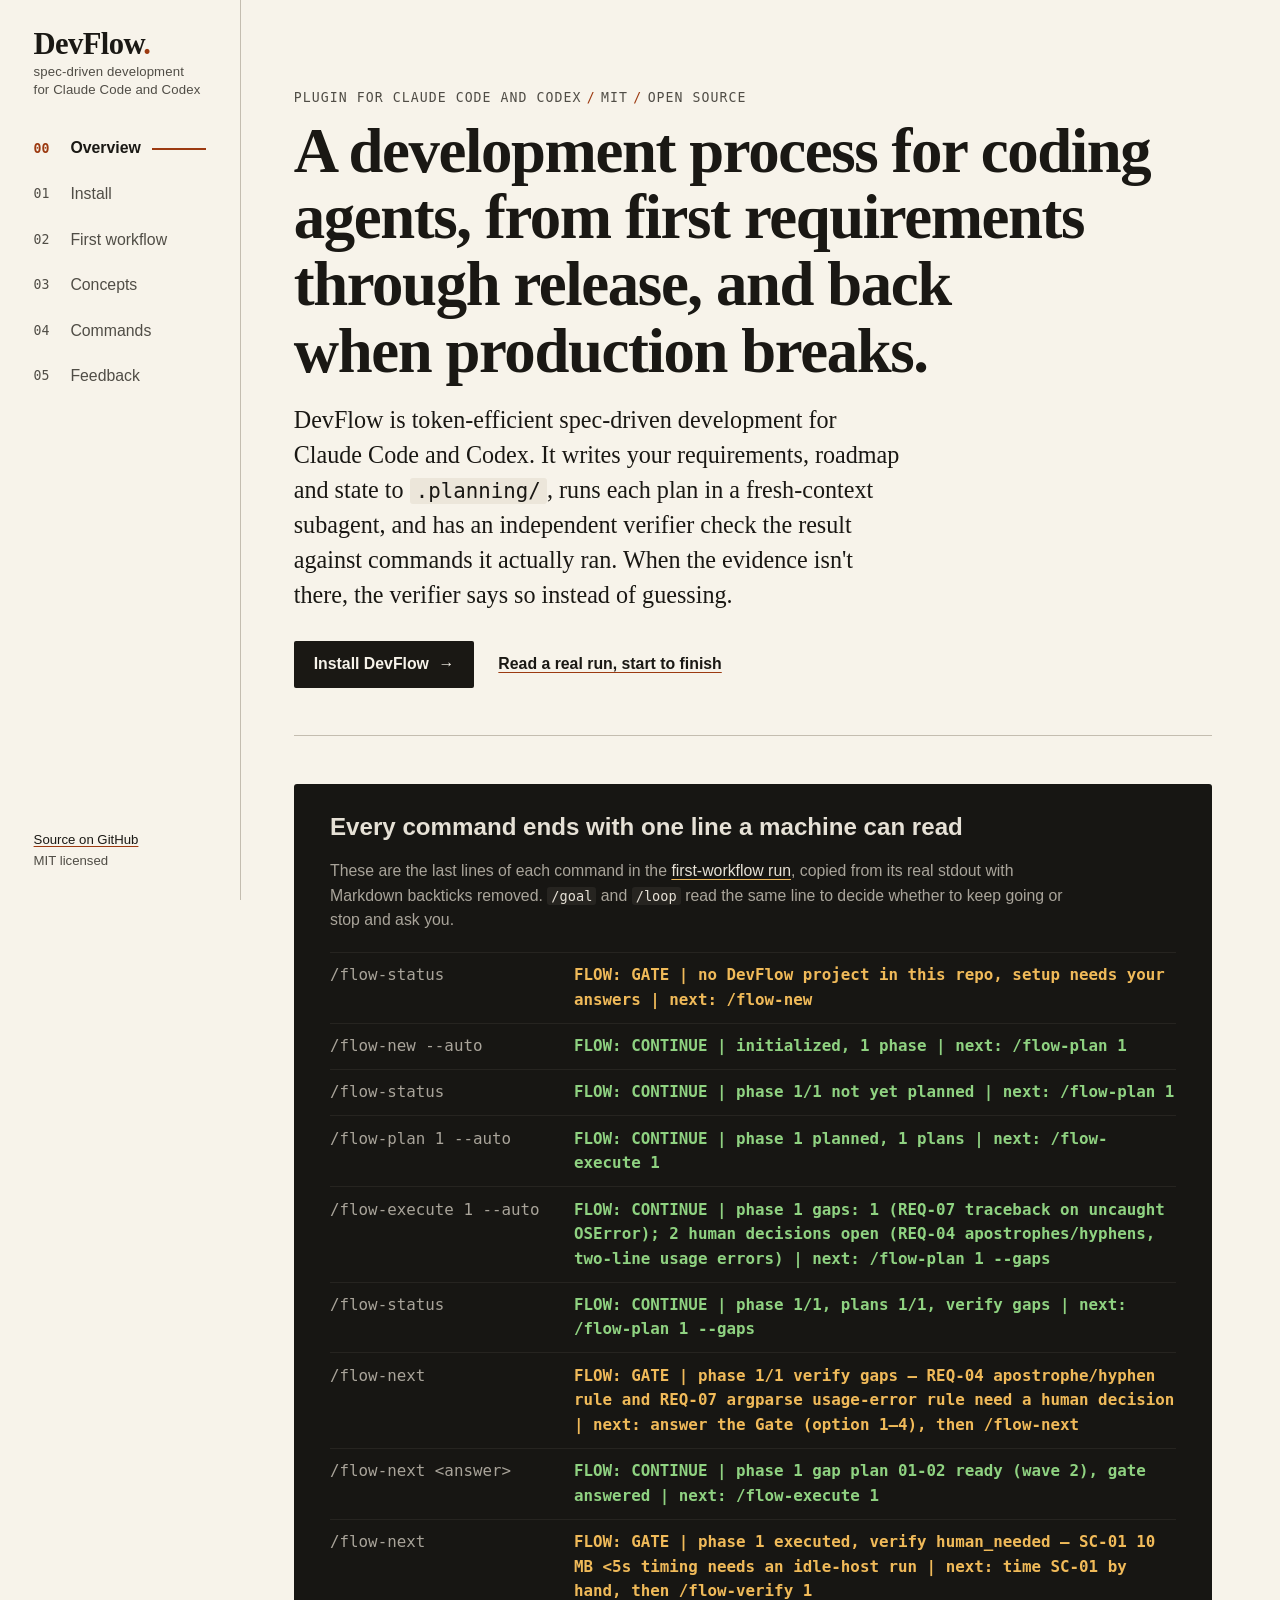
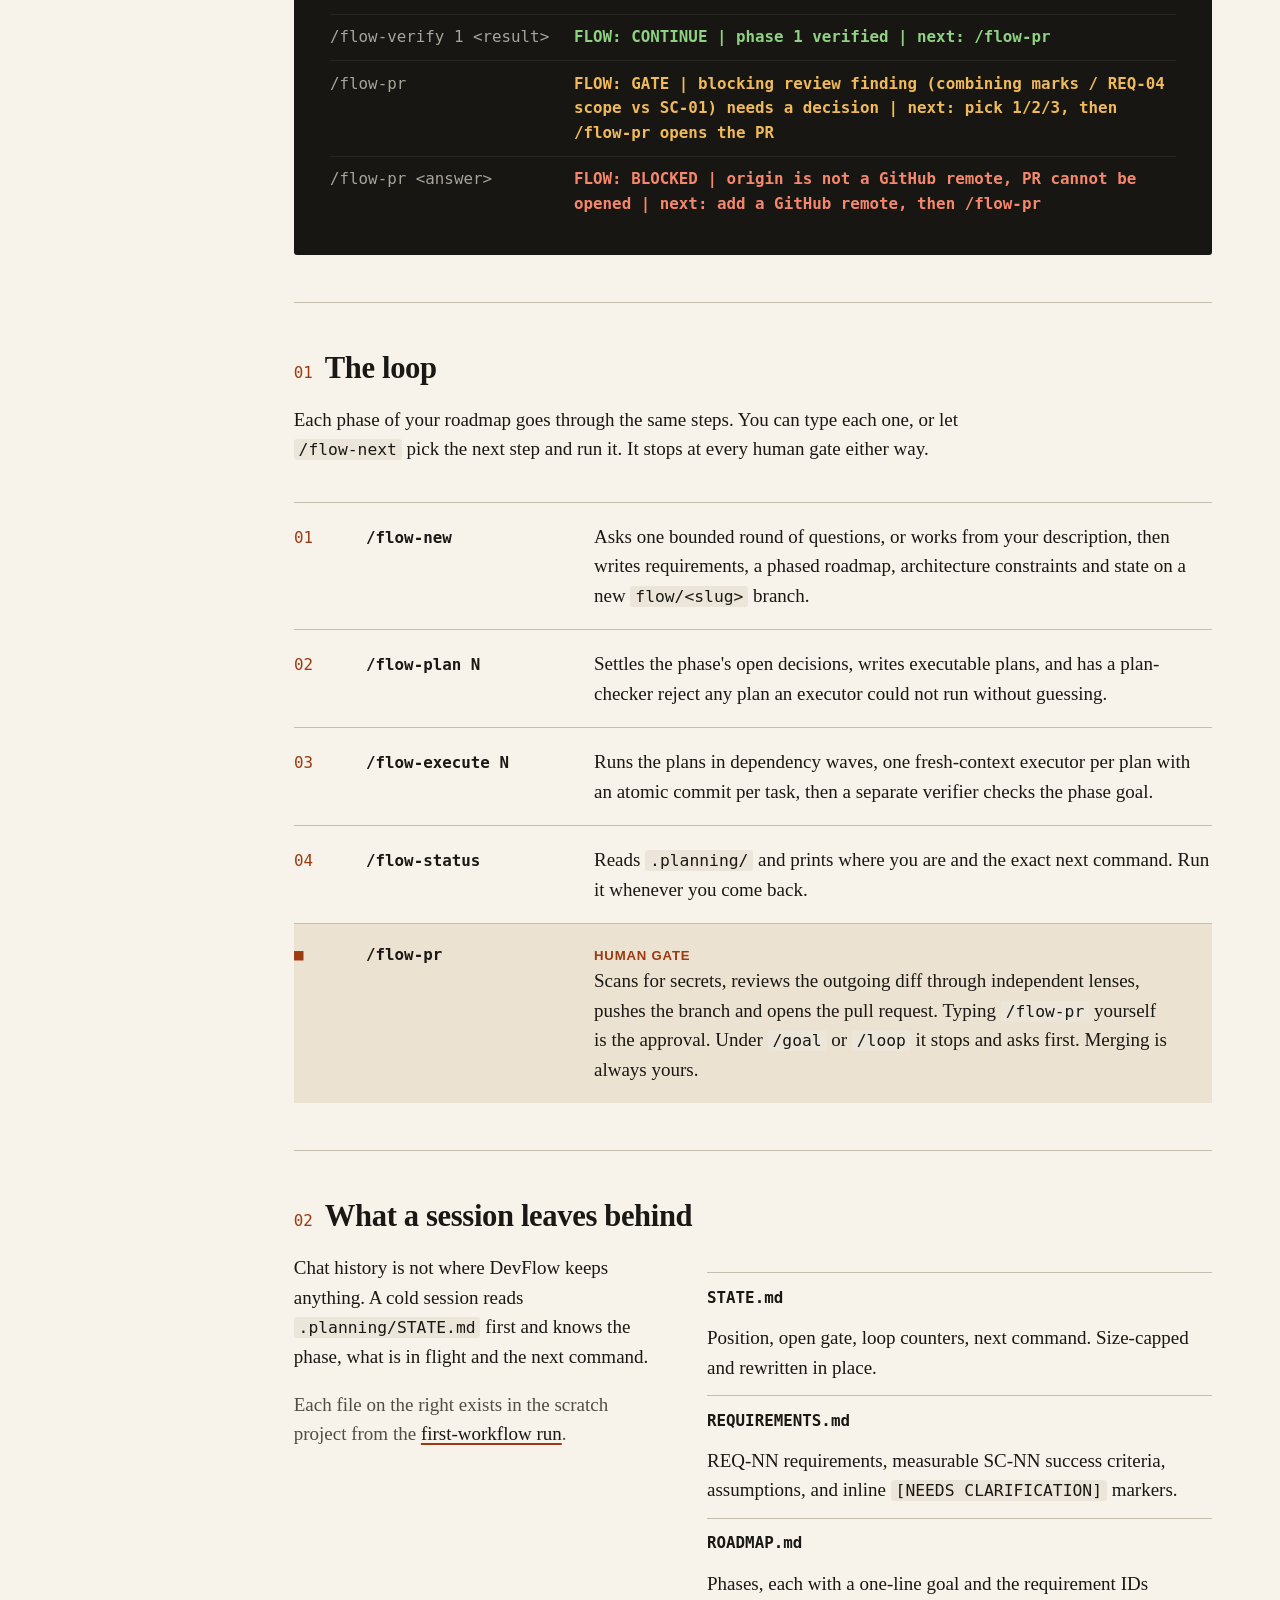
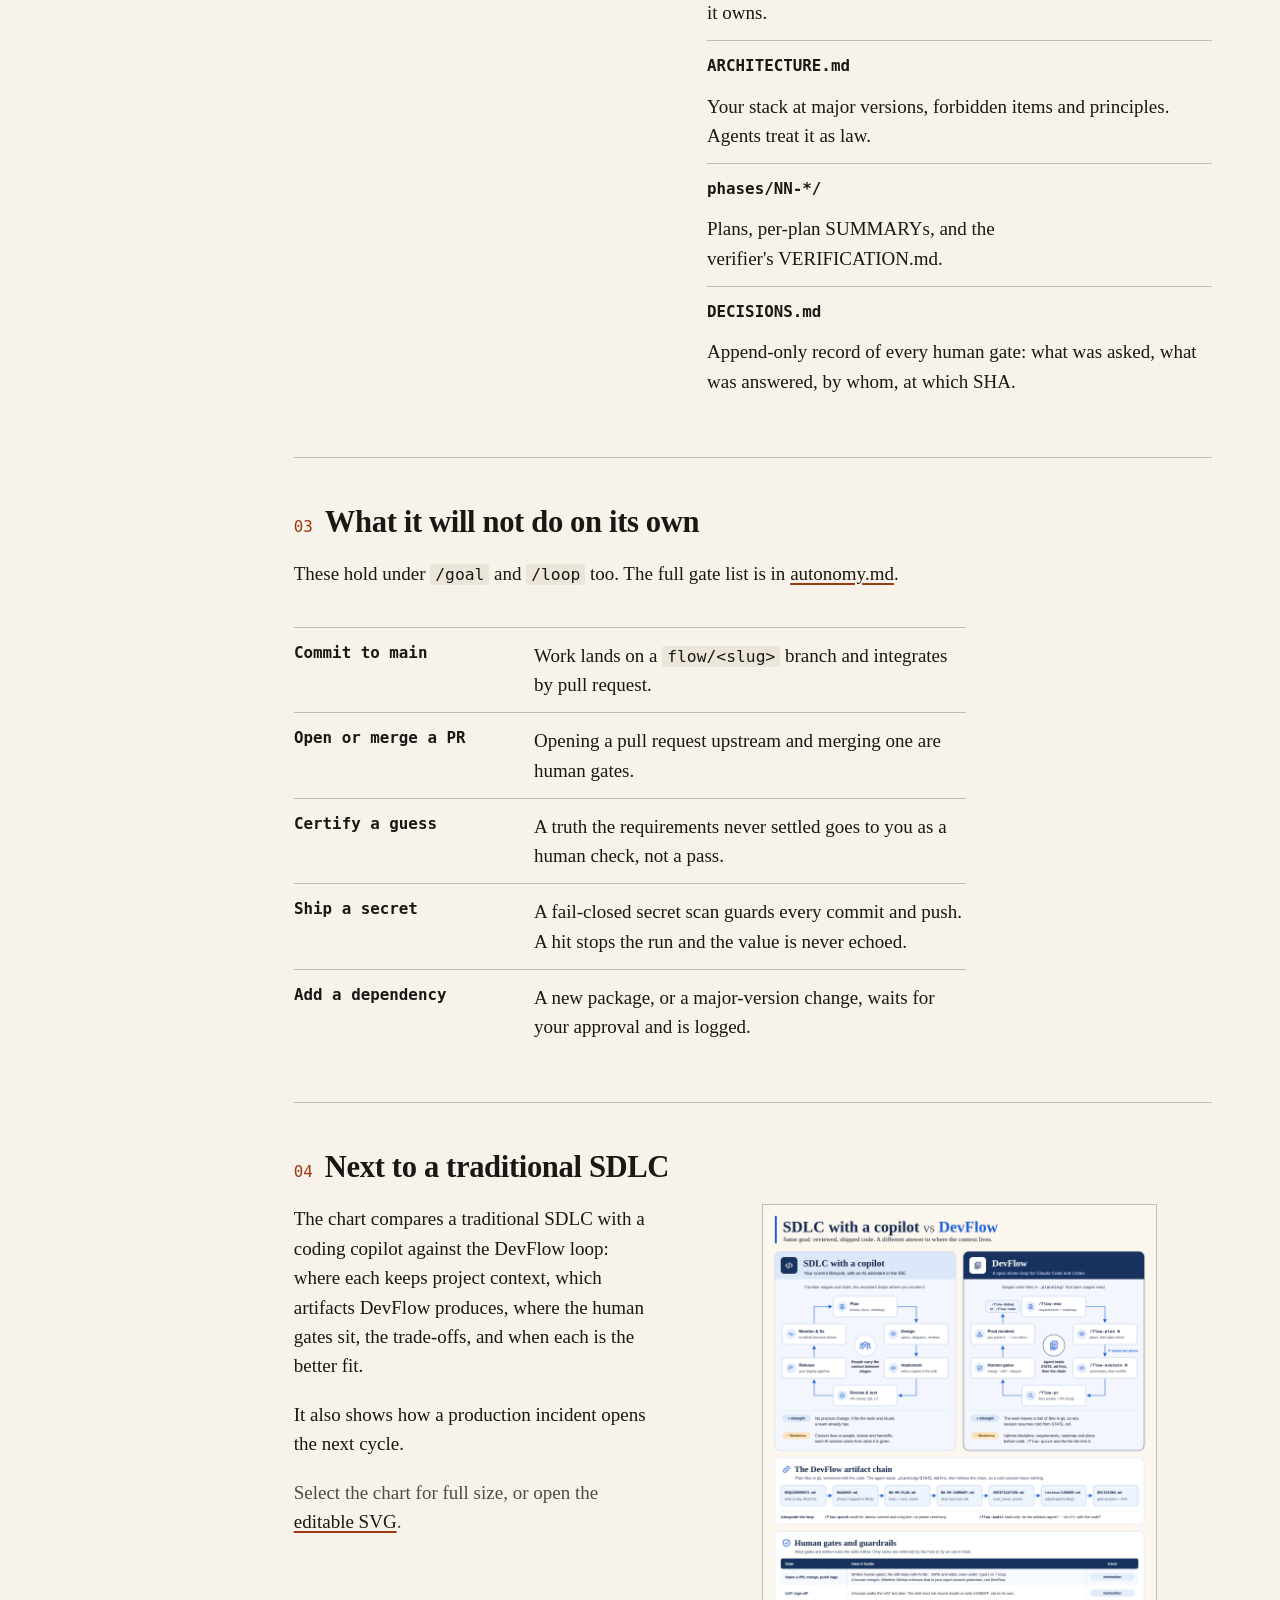
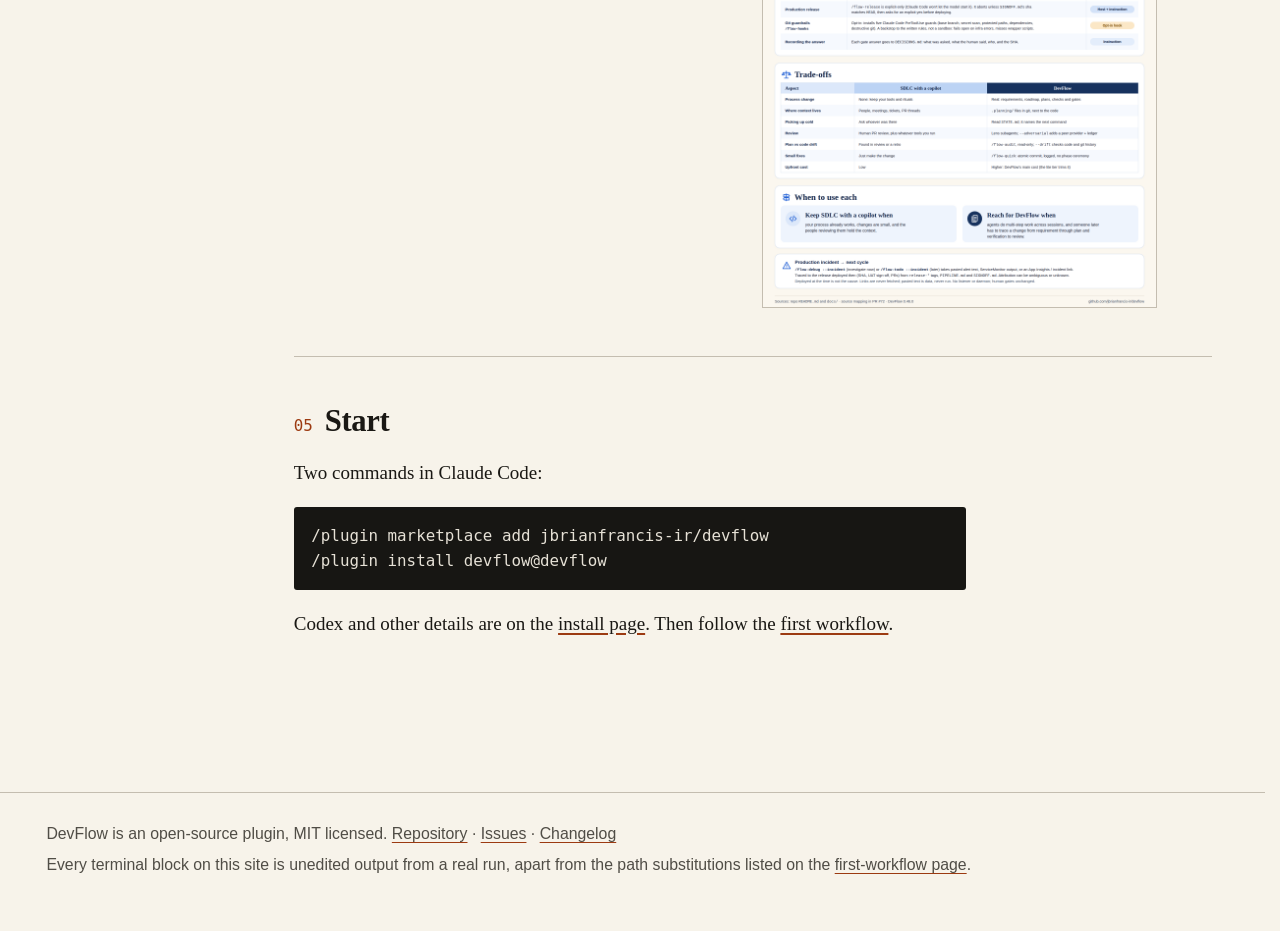
==== commit a13c49df: "docs(site): replace home hero slogan with Brian's process headline Hero h1 is now a single plain sen" ====
--- a/site/public/index.html
+++ b/site/public/index.html
@@ -31,7 +31,7 @@
 <main id="main" tabindex="-1">
 <section class="hero">
 <p class="eyebrow">Plugin for Claude Code and Codex<span class="sep">/</span>MIT<span class="sep">/</span>open source</p>
-<h1>Plans on disk. Work in fresh contexts. <em>Proof before merge.</em></h1>
+<h1>A development process for coding agents, from first requirements through release, and back when production breaks.</h1>
 <p class="lede">DevFlow is token-efficient spec-driven development for Claude Code and Codex. It writes your requirements, roadmap and state to <code>.planning/</code>, runs each plan in a fresh-context subagent, and has an independent verifier check the result against commands it actually ran. When the evidence isn't there, the verifier says so instead of guessing.</p>
 <div class="actions">
 <a class="btn" href="start.html">Install DevFlow</a>
--- a/site/public/assets/site.css
+++ b/site/public/assets/site.css
@@ -242,8 +242,7 @@
   padding-block: var(--space-section) var(--space-l);
   border: 0;
 }
-.hero h1 { font-size: var(--step-5); max-inline-size: 15ch; }
-.hero h1 em { font-style: italic; color: var(--accent); }
+.hero h1 { font-size: var(--step-5); max-inline-size: 30ch; }
 .actions { display: flex; flex-wrap: wrap; gap: 0.75rem 1.5rem; align-items: center; margin-block-start: var(--space-m); font-family: var(--sans); }
 .btn {
   display: inline-flex;
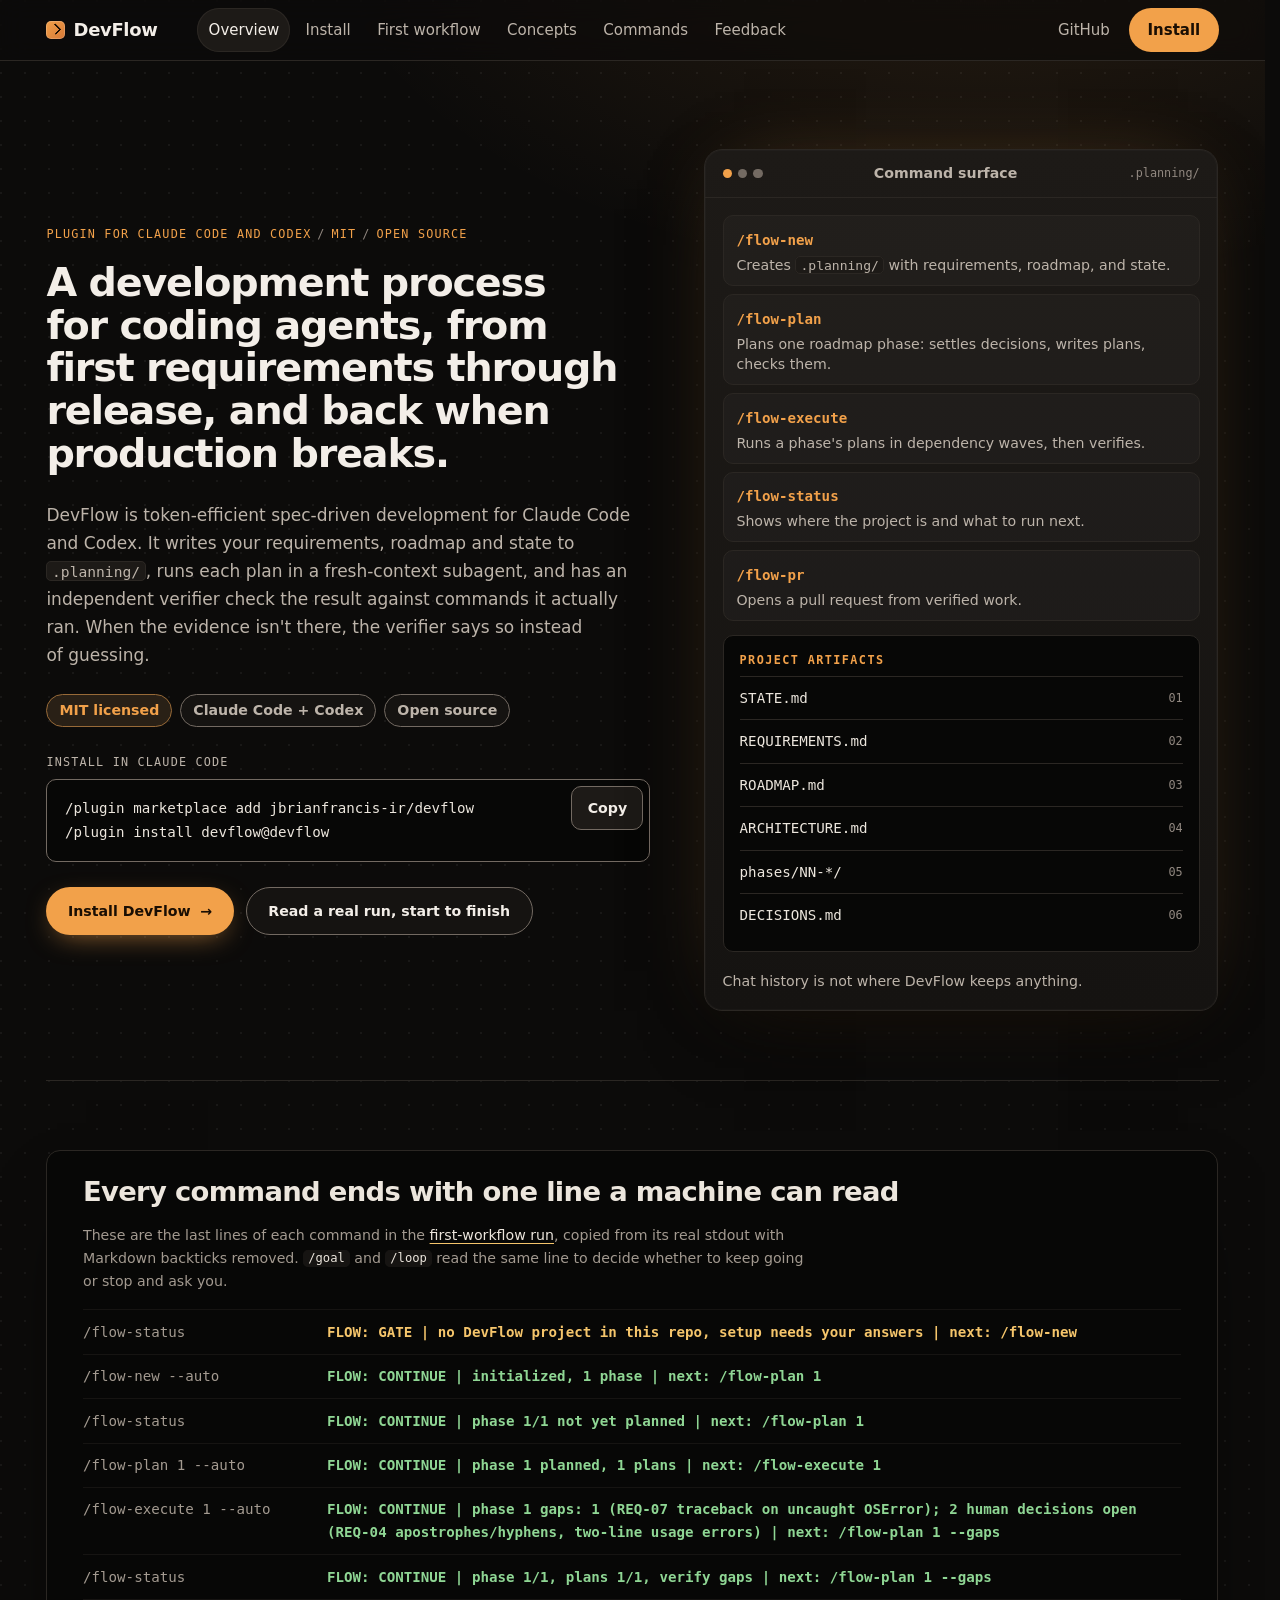
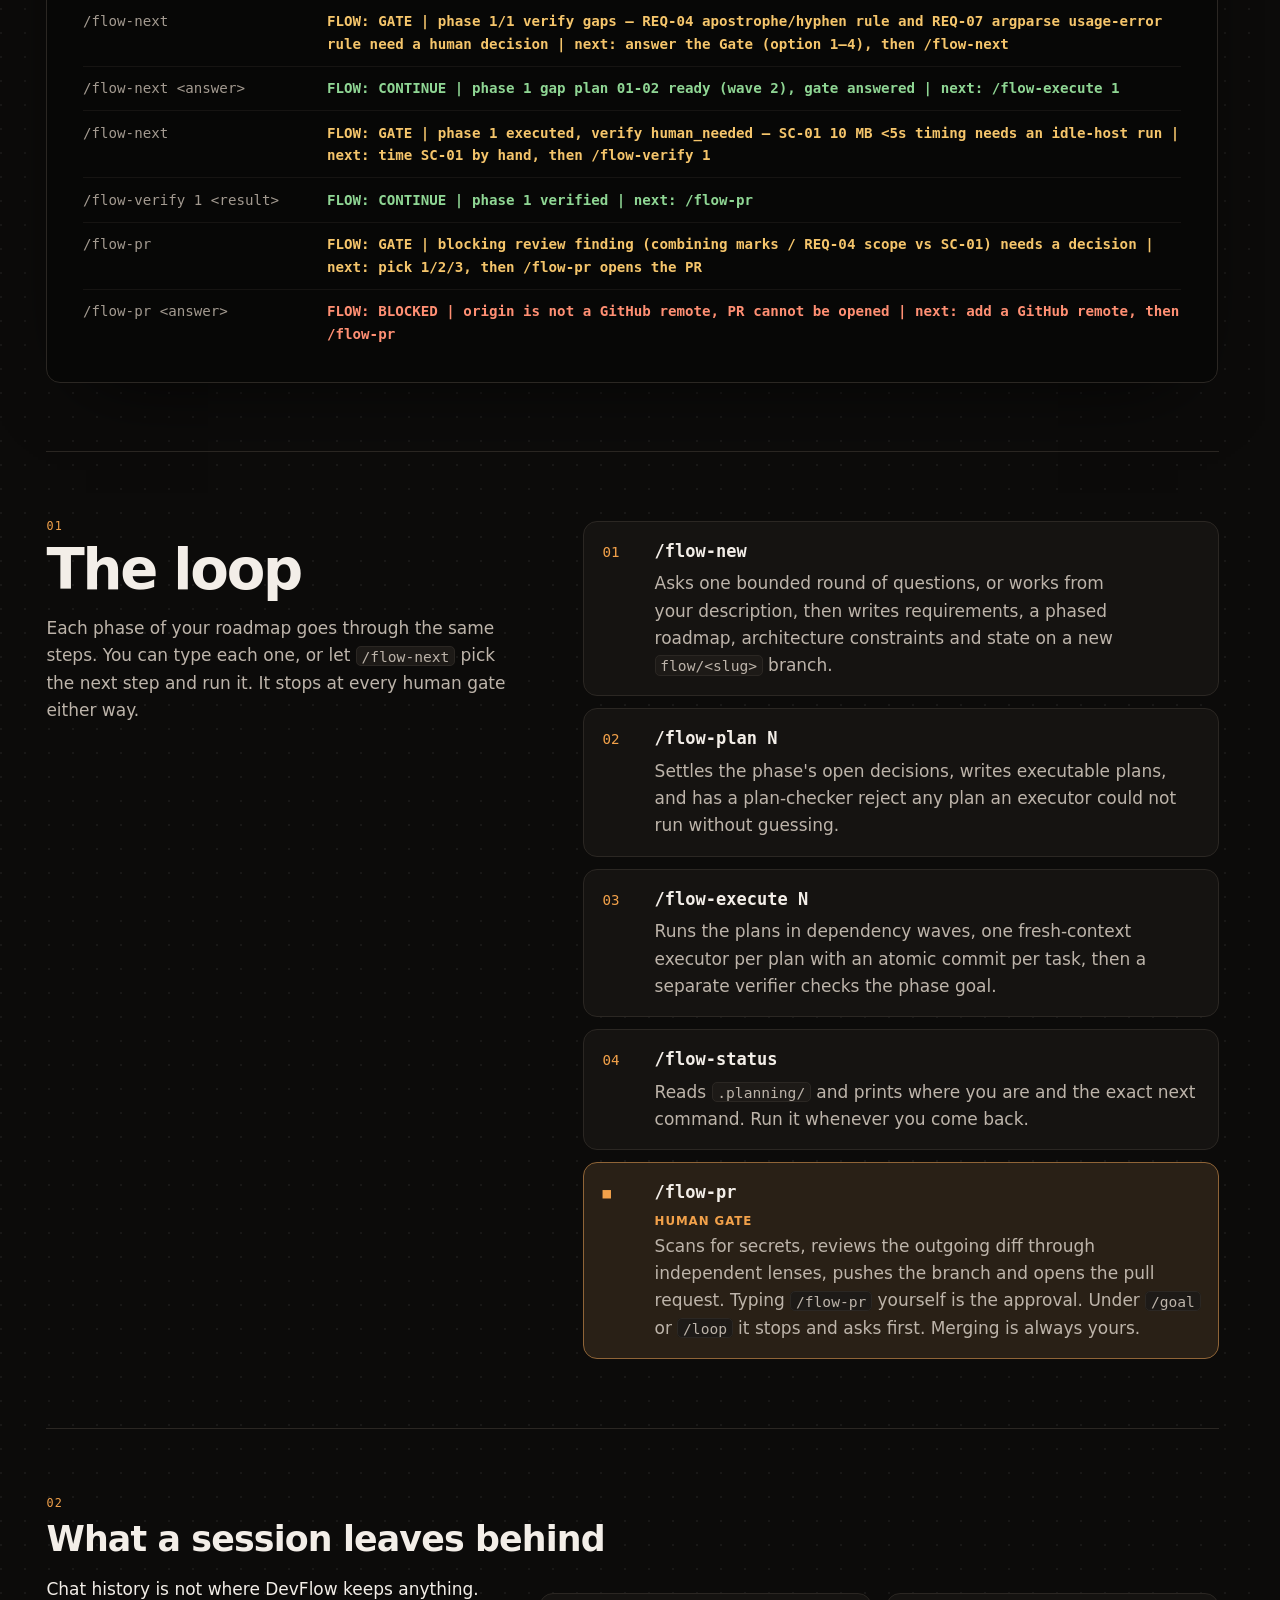
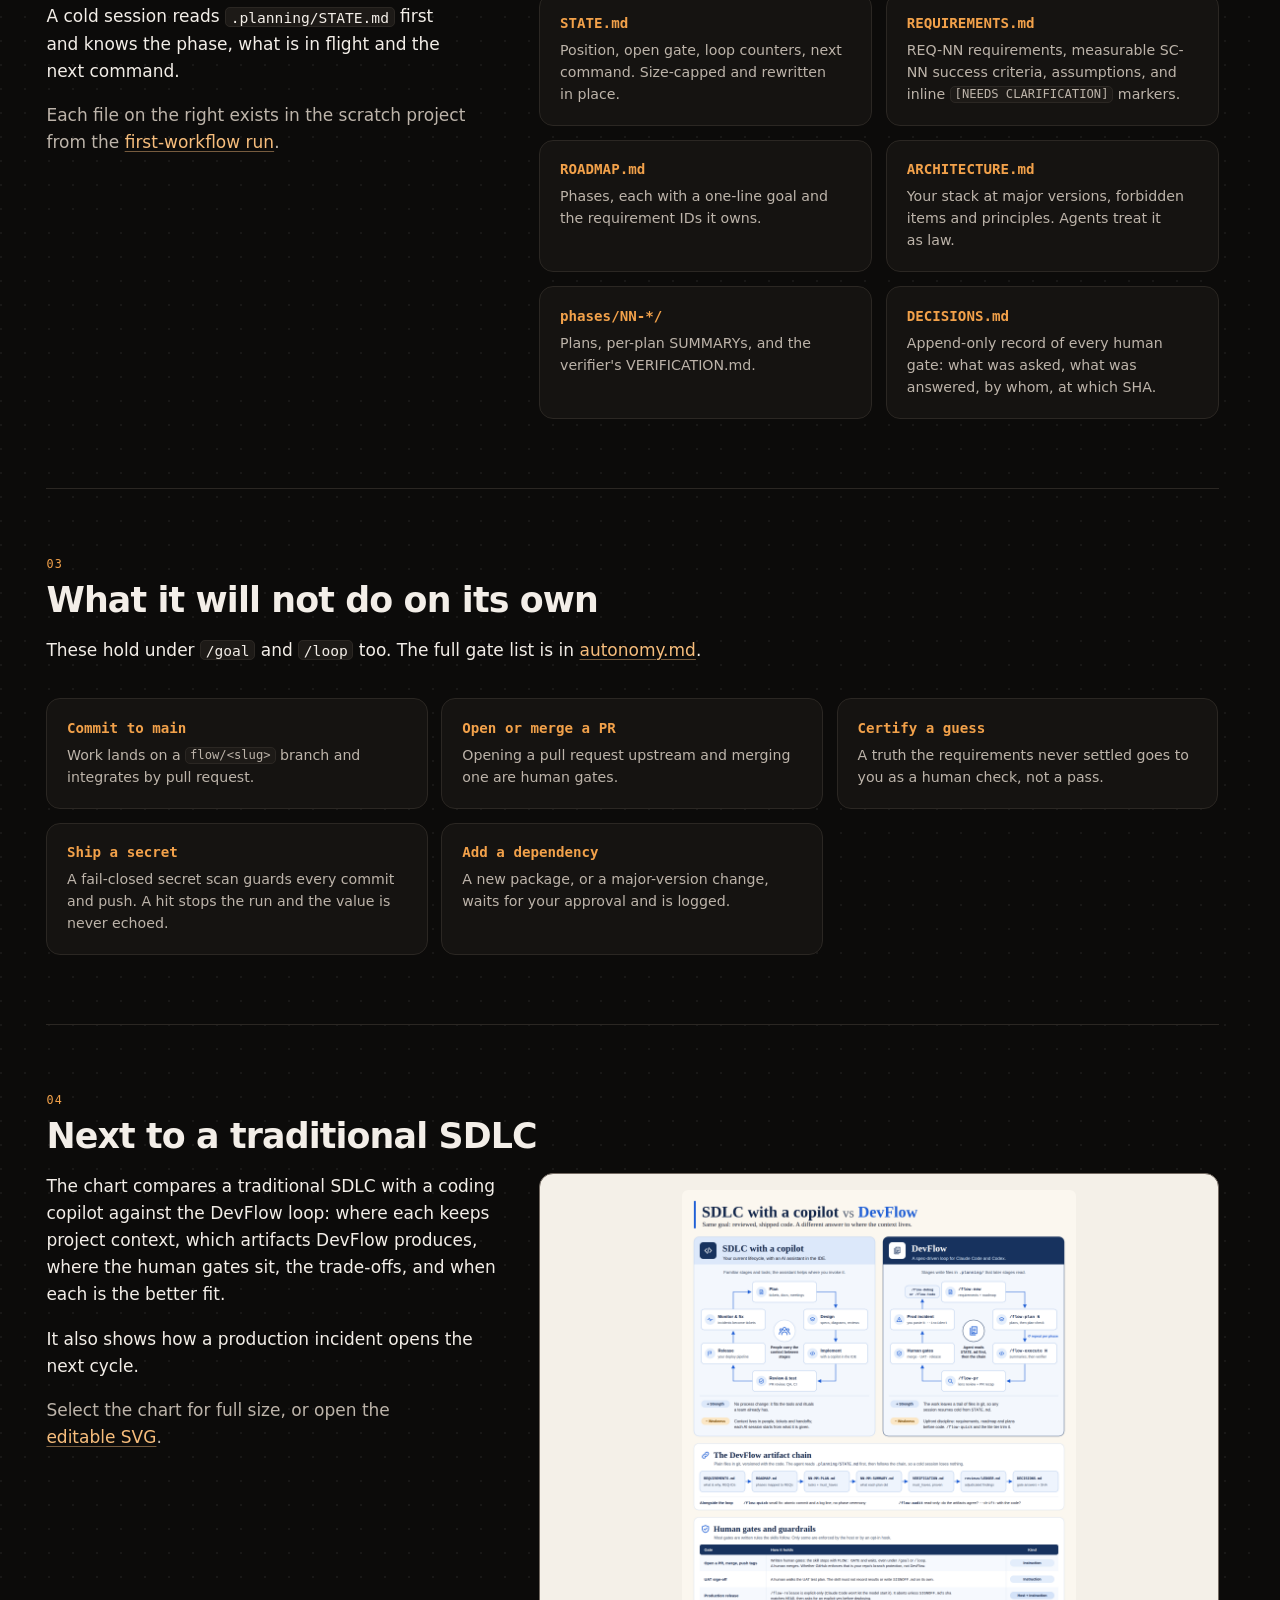
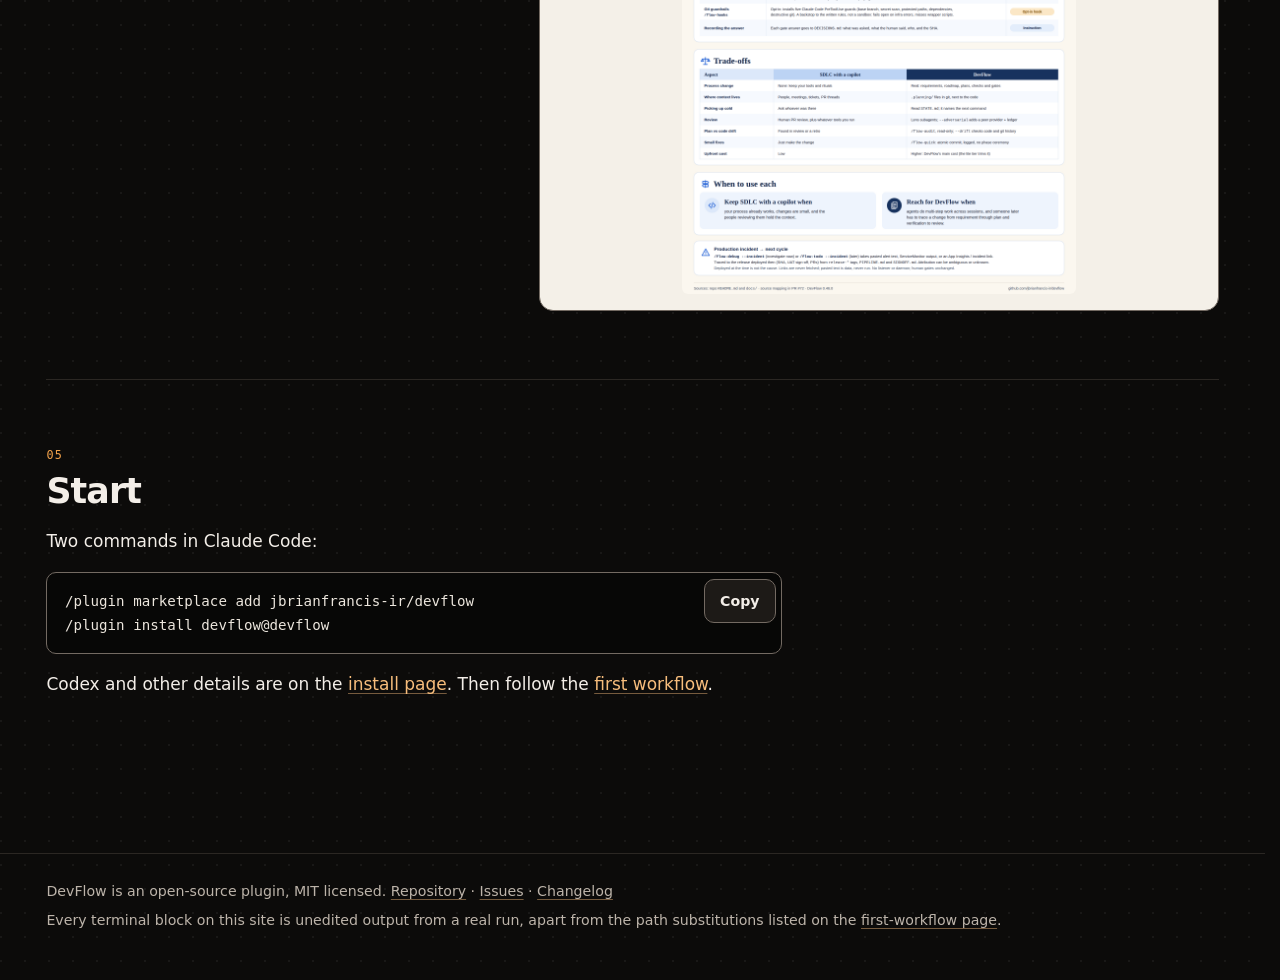
==== commit c0182d3a: "feat(site): restyle marketing pages toward a dark product look (0.52.0) Dark canvas with a faint dot" ====
--- a/site/public/index.html
+++ b/site/public/index.html
@@ -5,38 +5,77 @@
 <meta name="viewport" content="width=device-width, initial-scale=1">
 <title>DevFlow: spec-driven development for Claude Code and Codex</title>
 <meta name="description" content="DevFlow keeps requirements, roadmap and state in .planning/, runs each plan in a fresh-context subagent, and verifies the result against evidence before it opens a pull request.">
-<meta name="color-scheme" content="light">
+<meta name="color-scheme" content="dark">
+<meta name="theme-color" content="#0c0b0a">
 <link rel="stylesheet" href="assets/site.css">
 </head>
 <body class="page-index">
 <a class="skip" href="#main">Skip to content</a>
-<div class="frame">
-<header class="rail">
-<a class="mark" href="index.html">
-<span class="mark-word">DevFlow</span>
-<span class="mark-sub">spec-driven development<br>for Claude Code and Codex</span>
-</a>
+<header class="top">
+<div class="top-in">
+<a class="mark" href="index.html"><span class="mark-glyph" aria-hidden="true"></span>DevFlow</a>
 <nav class="nav" aria-label="Site">
-<ol role="list">
-<li><a href="index.html" aria-current="page"><span class="num">00</span>Overview</a></li>
-<li><a href="start.html"><span class="num">01</span>Install</a></li>
-<li><a href="first-workflow.html"><span class="num">02</span>First workflow</a></li>
-<li><a href="concepts.html"><span class="num">03</span>Concepts</a></li>
-<li><a href="commands.html"><span class="num">04</span>Commands</a></li>
-<li><a href="feedback.html"><span class="num">05</span>Feedback</a></li>
-</ol>
+<ul role="list">
+<li><a href="index.html" aria-current="page">Overview</a></li>
+<li><a href="start.html">Install</a></li>
+<li><a href="first-workflow.html">First workflow</a></li>
+<li><a href="concepts.html">Concepts</a></li>
+<li><a href="commands.html">Commands</a></li>
+<li><a href="feedback.html">Feedback</a></li>
+</ul>
 </nav>
-<p class="rail-foot"><a href="https://github.com/jbrianfrancis-ir/devflow">Source on GitHub</a><br>MIT licensed</p>
+<div class="top-cta">
+<a class="top-gh" href="https://github.com/jbrianfrancis-ir/devflow">GitHub</a>
+<a class="pill" href="start.html">Install</a>
+</div>
+</div>
 </header>
 <main id="main" tabindex="-1">
 <section class="hero">
+<div class="hero-copy">
 <p class="eyebrow">Plugin for Claude Code and Codex<span class="sep">/</span>MIT<span class="sep">/</span>open source</p>
 <h1>A development process for coding agents, from first requirements through release, and back when production breaks.</h1>
 <p class="lede">DevFlow is token-efficient spec-driven development for Claude Code and Codex. It writes your requirements, roadmap and state to <code>.planning/</code>, runs each plan in a fresh-context subagent, and has an independent verifier check the result against commands it actually ran. When the evidence isn't there, the verifier says so instead of guessing.</p>
+<ul class="badges" role="list" aria-label="Project facts">
+<li>MIT licensed</li>
+<li>Claude Code + Codex</li>
+<li>Open source</li>
+</ul>
+<p class="install-label" id="install-label">Install in Claude Code</p>
+<div class="copy-block" data-copy role="group" aria-labelledby="install-label">
+<pre class="code" tabindex="0">/plugin marketplace add jbrianfrancis-ir/devflow
+/plugin install devflow@devflow</pre>
+<button type="button" class="copy" hidden aria-live="polite">Copy</button>
+</div>
 <div class="actions">
 <a class="btn" href="start.html">Install DevFlow</a>
 <a class="btn-quiet" href="first-workflow.html">Read a real run, start to finish</a>
 </div>
+</div>
+<aside class="surface" aria-label="Preview: DevFlow commands and the files they write">
+<div class="surface-bar"><span class="dots" aria-hidden="true"><i></i><i></i><i></i></span><span class="surface-title">Command surface</span><span class="surface-tag">.planning/</span></div>
+<div class="surface-body">
+<ul class="surface-cmds" role="list">
+<li><a href="commands.html#cmd-flow-new"><code>/flow-new</code></a><span>Creates <code>.planning/</code> with requirements, roadmap, and state.</span></li>
+<li><a href="commands.html#cmd-flow-plan"><code>/flow-plan</code></a><span>Plans one roadmap phase: settles decisions, writes plans, checks them.</span></li>
+<li><a href="commands.html#cmd-flow-execute"><code>/flow-execute</code></a><span>Runs a phase's plans in dependency waves, then verifies.</span></li>
+<li><a href="commands.html#cmd-flow-status"><code>/flow-status</code></a><span>Shows where the project is and what to run next.</span></li>
+<li><a href="commands.html#cmd-flow-pr"><code>/flow-pr</code></a><span>Opens a pull request from verified work.</span></li>
+</ul>
+<div class="surface-files">
+<p class="surface-label">Project artifacts</p>
+<ol class="files" role="list">
+<li><code>STATE.md</code></li>
+<li><code>REQUIREMENTS.md</code></li>
+<li><code>ROADMAP.md</code></li>
+<li><code>ARCHITECTURE.md</code></li>
+<li><code>phases/NN-*/</code></li>
+<li><code>DECISIONS.md</code></li>
+</ol>
+</div>
+</div>
+<p class="surface-note">Chat history is not where DevFlow keeps anything.</p>
+</aside>
 </section>
 
 <section aria-labelledby="h-evidence">
@@ -60,10 +99,13 @@
 </div>
 </section>
 
-<section aria-labelledby="h-loop">
+<section class="loop" aria-labelledby="h-loop">
+<div class="loop-grid breakout">
+<div class="loop-head">
 <h2 id="h-loop"><span class="sec">01</span>The loop</h2>
 <p>Each phase of your roadmap goes through the same steps. You can type each one, or let <code>/flow-next</code> pick the next step and run it. It stops at every human gate either way.</p>
-<div class="track-wrap breakout">
+</div>
+<div class="track-wrap">
 <ol class="track" role="list">
 <li><span class="cmdname">/flow-new</span><p>Asks one bounded round of questions, or works from your description, then writes requirements, a phased roadmap, architecture constraints and state on a new <code>flow/&lt;slug&gt;</code> branch.</p></li>
 <li><span class="cmdname">/flow-plan N</span><p>Settles the phase's open decisions, writes executable plans, and has a plan-checker reject any plan an executor could not run without guessing.</p></li>
@@ -71,6 +113,7 @@
 <li><span class="cmdname">/flow-status</span><p>Reads <code>.planning/</code> and prints where you are and the exact next command. Run it whenever you come back.</p></li>
 <li class="gate-row"><span class="cmdname">/flow-pr</span><p><span class="gate-tag">Human gate</span>Scans for secrets, reviews the outgoing diff through independent lenses, pushes the branch and opens the pull request. Typing <code>/flow-pr</code> yourself is the approval. Under <code>/goal</code> or <code>/loop</code> it stops and asks first. Merging is always yours.</p></li>
 </ol>
+</div>
 </div>
 </section>
 
@@ -82,13 +125,13 @@
 <p class="muted">Each file on the right exists in the scratch project from the <a href="first-workflow.html">first-workflow run</a>.</p>
 </div>
 <div class="defs-wrap">
-<dl class="defs">
-<dt>STATE.md</dt><dd>Position, open gate, loop counters, next command. Size-capped and rewritten in place.</dd>
-<dt>REQUIREMENTS.md</dt><dd>REQ-NN requirements, measurable SC-NN success criteria, assumptions, and inline <code>[NEEDS CLARIFICATION]</code> markers.</dd>
-<dt>ROADMAP.md</dt><dd>Phases, each with a one-line goal and the requirement IDs it owns.</dd>
-<dt>ARCHITECTURE.md</dt><dd>Your stack at major versions, forbidden items and principles. Agents treat it as law.</dd>
-<dt>phases/NN-*/</dt><dd>Plans, per-plan SUMMARYs, and the verifier's VERIFICATION.md.</dd>
-<dt>DECISIONS.md</dt><dd>Append-only record of every human gate: what was asked, what was answered, by whom, at which SHA.</dd>
+<dl class="cards cards-2">
+<div><dt>STATE.md</dt><dd>Position, open gate, loop counters, next command. Size-capped and rewritten in place.</dd></div>
+<div><dt>REQUIREMENTS.md</dt><dd>REQ-NN requirements, measurable SC-NN success criteria, assumptions, and inline <code>[NEEDS CLARIFICATION]</code> markers.</dd></div>
+<div><dt>ROADMAP.md</dt><dd>Phases, each with a one-line goal and the requirement IDs it owns.</dd></div>
+<div><dt>ARCHITECTURE.md</dt><dd>Your stack at major versions, forbidden items and principles. Agents treat it as law.</dd></div>
+<div><dt>phases/NN-*/</dt><dd>Plans, per-plan SUMMARYs, and the verifier's VERIFICATION.md.</dd></div>
+<div><dt>DECISIONS.md</dt><dd>Append-only record of every human gate: what was asked, what was answered, by whom, at which SHA.</dd></div>
 </dl>
 </div>
 </div>
@@ -97,13 +140,13 @@
 <section aria-labelledby="h-refuses">
 <h2 id="h-refuses"><span class="sec">03</span>What it will not do on its own</h2>
 <p>These hold under <code>/goal</code> and <code>/loop</code> too. The full gate list is in <a href="https://github.com/jbrianfrancis-ir/devflow/blob/main/plugins/devflow/references/autonomy.md">autonomy.md</a>.</p>
-<div class="defs-wrap">
-<dl class="defs">
-<dt>Commit to main</dt><dd>Work lands on a <code>flow/&lt;slug&gt;</code> branch and integrates by pull request.</dd>
-<dt>Open or merge a PR</dt><dd>Opening a pull request upstream and merging one are human gates.</dd>
-<dt>Certify a guess</dt><dd>A truth the requirements never settled goes to you as a human check, not a pass.</dd>
-<dt>Ship a secret</dt><dd>A fail-closed secret scan guards every commit and push. A hit stops the run and the value is never echoed.</dd>
-<dt>Add a dependency</dt><dd>A new package, or a major-version change, waits for your approval and is logged.</dd>
+<div class="defs-wrap breakout">
+<dl class="cards cards-3">
+<div><dt>Commit to main</dt><dd>Work lands on a <code>flow/&lt;slug&gt;</code> branch and integrates by pull request.</dd></div>
+<div><dt>Open or merge a PR</dt><dd>Opening a pull request upstream and merging one are human gates.</dd></div>
+<div><dt>Certify a guess</dt><dd>A truth the requirements never settled goes to you as a human check, not a pass.</dd></div>
+<div><dt>Ship a secret</dt><dd>A fail-closed secret scan guards every commit and push. A hit stops the run and the value is never echoed.</dd></div>
+<div><dt>Add a dependency</dt><dd>A new package, or a major-version change, waits for your approval and is logged.</dd></div>
 </dl>
 </div>
 </section>
@@ -125,16 +168,30 @@
 <section aria-labelledby="h-next">
 <h2 id="h-next"><span class="sec">05</span>Start</h2>
 <p>Two commands in Claude Code:</p>
+<div class="copy-block" data-copy role="group" aria-label="Install commands for Claude Code">
 <pre class="code" tabindex="0">/plugin marketplace add jbrianfrancis-ir/devflow
 /plugin install devflow@devflow</pre>
+<button type="button" class="copy" hidden aria-live="polite">Copy</button>
+</div>
 <p>Codex and other details are on the <a href="start.html">install page</a>. Then follow the <a href="first-workflow.html">first workflow</a>.</p>
 </section>
 
 </main>
 <footer class="foot">
+<div class="foot-in">
 <p>DevFlow is an open-source plugin, MIT licensed. <a href="https://github.com/jbrianfrancis-ir/devflow">Repository</a> · <a href="https://github.com/jbrianfrancis-ir/devflow/issues">Issues</a> · <a href="https://github.com/jbrianfrancis-ir/devflow/blob/main/CHANGELOG.md">Changelog</a></p>
 <p>Every terminal block on this site is unedited output from a real run, apart from the path substitutions listed on the <a href="first-workflow.html#how-captured">first-workflow page</a>.</p>
+</div>
 </footer>
-</div>
+<script>
+for (const box of document.querySelectorAll("[data-copy]")) {
+  const btn = box.querySelector(".copy"), pre = box.querySelector("pre");
+  if (!btn || !pre || !navigator.clipboard) continue;
+  btn.hidden = false;
+  btn.addEventListener("click", () => navigator.clipboard.writeText(pre.textContent).then(
+    () => { btn.textContent = "Copied"; setTimeout(() => { btn.textContent = "Copy"; }, 2000); },
+    () => { btn.textContent = "Select to copy"; }));
+}
+</script>
 </body>
 </html>
--- a/site/public/assets/site.css
+++ b/site/public/assets/site.css
@@ -1,4 +1,4 @@
-/* DevFlow site. One stylesheet, no framework. Paper, ink, one rust accent. */
+/* DevFlow site. One stylesheet, no framework. Near-black canvas, light text, one amber accent. */
 
 *,
 *::before,
@@ -15,31 +15,39 @@
   -moz-osx-font-smoothing: grayscale;
   -webkit-text-size-adjust: 100%;
 
-  /* Palette. Contrast on --paper: --ink 15.6:1, --ink-2 7.4:1, --accent 6.0:1. */
-  --paper: oklch(96.4% 0.012 85);
-  --paper-2: oklch(92.6% 0.017 85);
-  --ink: oklch(21% 0.008 85);
-  --ink-2: oklch(42% 0.012 85);
-  --rule: oklch(80% 0.02 85);
-  --accent: oklch(48% 0.14 40);
-  --accent-wash: color-mix(in oklch, var(--accent) 10%, var(--paper));
-  --term: oklch(20% 0.006 85);
-  --term-2: oklch(26% 0.008 85);
-  --term-ink: oklch(91% 0.015 85);
-  --term-dim: oklch(72% 0.015 85);
-  --ok: oklch(80% 0.13 140);
-  --gate: oklch(82% 0.13 80);
-  --block: oklch(74% 0.14 35);
-
-  --serif: "Palatino Linotype", Palatino, P052, "TeX Gyre Pagella", "URW Palladio L", "Book Antiqua", Georgia, serif;
-  --sans: "Avenir Next", "Segoe UI", "Ubuntu Sans", Ubuntu, "Helvetica Neue", Arial, sans-serif;
+  /* Palette, WCAG 2 contrast. On --bg: --text 17.1:1, --text-2 9.6:1, --text-3 5.7:1, --accent 9.3:1,
+     --link 11.7:1. On --surface-2 (lightest card): --text 15.0:1, --text-2 8.5:1, --text-3 5.0:1,
+     --accent 8.2:1. --line-strong (UI borders) 3.7:1 on --bg, 3.3:1 on --surface-2.
+     --accent-ink on --accent (primary buttons) 9.0:1. On --term: --term-ink 16.3:1, --term-dim 7.3:1,
+     --ok 11.7:1, --gate 12.6:1, --block 9.1:1. */
+  --bg: #0c0b0a;
+  --surface: #151311;
+  --surface-2: #1d1a17;
+  --line: #2b2723;
+  --line-strong: #736a62;
+  --text: #f3eee8;
+  --text-2: #bdb4aa;
+  --text-3: #918880;
+  --accent: #f2a14a;
+  --accent-ink: #1a0e03;
+  --accent-wash: color-mix(in srgb, var(--accent) 9%, var(--surface));
+  --link: #f7bd7c;
+  --term: #070706;
+  --term-2: #161412;
+  --term-ink: #ece6dd;
+  --term-dim: #a39a90;
+  --ok: #8fd694;
+  --gate: #f5c56b;
+  --block: #ff8f73;
+
+  --sans: "Inter", "Segoe UI Variable Text", "Segoe UI", system-ui, -apple-system, "Helvetica Neue", "Liberation Sans", Arial, sans-serif;
   --mono: ui-monospace, "SF Mono", "Cascadia Mono", "JetBrains Mono", Menlo, Consolas, "DejaVu Sans Mono", monospace;
 
-  /* Fluid type scale, 320px -> 1240px viewport. Body 17px -> 19px, ratio 1.2 -> 1.27. */
+  /* Fluid type scale, 320px -> 1240px viewport. Body 16px -> 17px, ratio 1.2 -> 1.27. */
   --narrow: 20;
   --wide: 77.5;
-  --size-narrow: 1.0625;
-  --size-wide: 1.1875;
+  --size-narrow: 1;
+  --size-wide: 1.0625;
   --ratio-narrow: 1.2;
   --ratio-wide: 1.27;
   --fluid: clamp(0rem, (100vw - var(--narrow) * 1rem) / (var(--wide) - var(--narrow)), 1rem);
@@ -58,282 +66,484 @@
   --space-s: var(--step-0);
   --space-m: calc(1.5 * var(--step-0));
   --space-l: calc(2.5 * var(--step-0));
-  --space-section: clamp(3rem, 1.5rem + 5vw, 6.5rem);
-
-  color-scheme: light;
+  --space-section: clamp(2.75rem, 1.5rem + 3.5vw, 5rem);
+
+  --wrap: 76rem;
+  --gutter: clamp(1.25rem, 0.5rem + 3vw, 3rem);
+  --radius: 14px;
+  --radius-s: 10px;
+
+  color-scheme: dark;
 }
 
 body {
   margin: 0;
   min-height: 100svh;
-  background: var(--paper);
-  color: var(--ink);
-  font-family: var(--serif);
+  background-color: var(--bg);
+  /* A warm glow behind the hero and a faint dot grid across the canvas. */
+  background-image:
+    radial-gradient(ellipse 60rem 34rem at 78% -6rem, color-mix(in srgb, var(--accent) 12%, transparent), transparent 70%),
+    radial-gradient(circle at 1px 1px, rgb(255 255 255 / 0.055) 1px, transparent 1.5px);
+  background-size: 100% 64rem, 24px 24px;
+  background-repeat: no-repeat, repeat;
+  color: var(--text);
+  font-family: var(--sans);
   font-size: var(--step-0);
-  line-height: 1.55;
-}
-
-h1, h2, h3 { text-wrap: balance; }
+  line-height: 1.6;
+}
+
+h1, h2, h3 { text-wrap: balance; color: var(--text); }
 
 img, svg { display: block; max-width: 100%; height: auto; }
 
-a { color: var(--ink); text-decoration-color: var(--accent); text-decoration-thickness: 0.08em; text-underline-offset: 0.18em; }
-a:active { color: var(--accent); }
+a { color: var(--link); text-decoration-color: color-mix(in srgb, var(--link) 45%, transparent); text-decoration-thickness: 0.08em; text-underline-offset: 0.2em; }
+a:active { color: var(--text); }
 @media (hover: hover) and (pointer: fine) {
-  a:hover { color: var(--accent); }
-}
-:focus-visible { outline: 3px solid var(--accent); outline-offset: 3px; border-radius: 2px; }
+  a:hover { color: var(--text); text-decoration-color: var(--accent); }
+}
+:focus-visible { outline: 2px solid var(--accent); outline-offset: 3px; border-radius: 4px; }
 
 code, pre, kbd { font-family: var(--mono); font-size: 0.86em; }
-:not(pre) > code { background: var(--paper-2); padding: 0.06em 0.3em; border-radius: 3px; overflow-wrap: anywhere; }
+:not(pre) > code { background: var(--surface-2); border: 1px solid var(--line); padding: 0.04em 0.32em; border-radius: 5px; overflow-wrap: anywhere; }
 
 .skip {
   position: absolute;
   inset-inline-start: 1rem;
   inset-block-start: -4rem;
+  z-index: 20;
+  background: var(--accent);
+  color: var(--accent-ink);
+  padding: 0.6rem 1rem;
+  border-radius: 999px;
+  font-weight: 600;
+}
+.skip:focus { inset-block-start: 1rem; }
+
+/* ---- top nav ---------------------------------------------------------------- */
+
+.top {
+  border-block-end: 1px solid var(--line);
+  background: rgb(12 11 10 / 0.82);
   z-index: 10;
-  background: var(--ink);
-  color: var(--paper);
-  padding: 0.6rem 1rem;
-  font-family: var(--sans);
-}
-.skip:focus { inset-block-start: 1rem; }
-
-/* ---- frame: rail + main, wraps to a top bar on its own ------------------- */
-
-.frame {
+}
+@supports (backdrop-filter: blur(1px)) {
+  .top { backdrop-filter: blur(12px) saturate(140%); background: rgb(12 11 10 / 0.7); }
+}
+.top-in {
+  max-inline-size: calc(var(--wrap) + 2 * var(--gutter));
+  margin-inline: auto;
+  padding: 0.5rem var(--gutter);
   display: flex;
   flex-wrap: wrap;
-  max-inline-size: 92rem;
+  align-items: center;
+  gap: 0.25rem 1.5rem;
+}
+
+.mark {
+  display: inline-flex;
+  align-items: center;
+  gap: 0.55rem;
+  min-block-size: 2.75rem;
+  color: var(--text);
+  text-decoration: none;
+  font-weight: 700;
+  font-size: 1.125rem;
+  letter-spacing: -0.02em;
+}
+.mark-glyph {
+  inline-size: 1.15rem;
+  block-size: 1.15rem;
+  border-radius: 5px;
+  background: linear-gradient(135deg, var(--accent), color-mix(in srgb, var(--accent) 55%, #b4461f));
+  box-shadow: inset 0 0 0 1px rgb(255 255 255 / 0.18);
+  position: relative;
+}
+.mark-glyph::after {
+  content: "";
+  position: absolute;
+  inset: 0.3rem 0.36rem 0.3rem 0.32rem;
+  border-inline-start: 2px solid var(--accent-ink);
+  border-block-start: 2px solid var(--accent-ink);
+  transform: rotate(135deg) translate(-1px, 1px);
+  border-radius: 1px;
+}
+
+.nav ul { list-style: none; margin: 0; padding: 0; display: flex; flex-wrap: wrap; gap: 0 0.25rem; }
+.nav a {
+  display: inline-flex;
+  align-items: center;
+  min-block-size: 2.75rem;
+  padding: 0 0.7rem;
+  border-radius: 999px;
+  color: var(--text-2);
+  text-decoration: none;
+  font-size: 0.9375rem;
+}
+.nav a[aria-current="page"] { color: var(--text); background: var(--surface-2); box-shadow: inset 0 0 0 1px var(--line); }
+@media (hover: hover) and (pointer: fine) {
+  .nav a:hover { color: var(--text); }
+}
+
+.top-cta { display: flex; align-items: center; gap: 0.5rem; margin-inline-start: auto; }
+.top-gh {
+  display: inline-flex;
+  align-items: center;
+  min-block-size: 2.75rem;
+  padding: 0 0.7rem;
+  color: var(--text-2);
+  text-decoration: none;
+  font-size: 0.9375rem;
+}
+@media (hover: hover) and (pointer: fine) {
+  .top-gh:hover { color: var(--text); }
+}
+.pill {
+  display: inline-flex;
+  align-items: center;
+  min-block-size: 2.75rem;
+  padding: 0 1.15rem;
+  border-radius: 999px;
+  background: var(--accent);
+  color: var(--accent-ink);
+  font-weight: 650;
+  font-size: 0.9375rem;
+  text-decoration: none;
+}
+.pill:active { background: var(--link); color: var(--accent-ink); }
+@media (hover: hover) and (pointer: fine) {
+  .pill:hover { background: var(--link); color: var(--accent-ink); }
+}
+
+/* Wide: one row, nav between wordmark and actions, pinned while scrolling. */
+@media (width >= 64rem) {
+  .top { position: sticky; inset-block-start: 0; }
+  .top-in { flex-wrap: nowrap; }
+  .nav { margin-inline-start: 1rem; }
+}
+/* Narrow: wordmark and actions on the first row, the links in a grid below. */
+@media (width < 64rem) {
+  .nav { order: 3; inline-size: 100%; padding-block-end: 0.25rem; }
+  .nav ul { display: grid; grid-template-columns: repeat(auto-fill, minmax(7.5rem, 1fr)); gap: 0.15rem; }
+  .nav a { justify-content: center; padding: 0 0.5rem; }
+}
+
+/* ---- content column: one shared container, prose measure and wide blocks ---- */
+
+main {
+  --content: 46rem;
+  max-inline-size: calc(var(--wrap) + 2 * var(--gutter));
   margin-inline: auto;
-}
-
-.rail {
-  flex-basis: 15rem;
-  flex-grow: 1;
-  padding: var(--space-m) clamp(1.25rem, 0.5rem + 2vw, 2.5rem);
-  font-family: var(--sans);
-  display: flex;
-  flex-direction: column;
-  gap: var(--space-m);
-}
-
-main {
-  flex-basis: 0;
-  flex-grow: 999;
-  min-inline-size: 62%;
+  padding-inline: var(--gutter);
   padding-block-end: var(--space-section);
   outline: none;
 }
-
-@media (width >= 60rem) {
-  .rail {
-    position: sticky;
-    inset-block-start: 0;
-    align-self: start;
-    max-block-size: 100svh;
-    border-inline-end: 1px solid var(--rule);
-    min-block-size: 100svh;
-  }
-}
-@media (width < 60rem) {
-  .rail { border-block-end: 1px solid var(--rule); padding-block: var(--space-s); gap: var(--space-s); }
-  .rail-foot { display: none; }
-}
-
-.mark { text-decoration: none; display: grid; gap: 0.25rem; }
-.mark-word {
-  font-family: var(--serif);
-  font-weight: 700;
-  font-size: var(--step-2);
-  letter-spacing: -0.02em;
-  line-height: 1;
-}
-.mark-word::after { content: "."; color: var(--accent); }
-.mark-sub { font-size: var(--step--2); color: var(--ink-2); line-height: 1.35; letter-spacing: 0.01em; }
-
-.nav ol { list-style: none; margin: 0; padding: 0; display: grid; gap: 0.1rem; }
-.nav a {
-  display: flex;
-  align-items: baseline;
-  gap: 0.7rem;
-  padding: 0.4rem 0;
-  min-block-size: 2.75rem;
-  align-items: center;
-  text-decoration: none;
-  font-size: var(--step--1);
-  color: var(--ink-2);
-  border-block-end: 1px solid transparent;
-}
-.nav .num { font-family: var(--mono); font-size: var(--step--2); color: var(--ink-2); inline-size: 1.6rem; flex: none; }
-.nav a[aria-current="page"] { color: var(--ink); font-weight: 600; }
-.nav a[aria-current="page"] .num { color: var(--accent); }
-.nav a[aria-current="page"]::after { content: ""; flex: 1; border-block-end: 2px solid var(--accent); align-self: center; }
-@media (hover: hover) and (pointer: fine) {
-  .nav a:hover { color: var(--ink); }
-}
-
-@media (width < 60rem) {
-  .rail { flex-direction: row; flex-wrap: wrap; align-items: center; justify-content: space-between; }
-  .nav { inline-size: 100%; }
-  .nav ol { display: flex; flex-wrap: wrap; gap: 0 1.1rem; }
-  .nav a { min-block-size: 2.75rem; gap: 0.35rem; }
-  .nav .num { inline-size: auto; }
-  .nav a[aria-current="page"]::after { display: none; }
-  .nav a[aria-current="page"] { text-decoration: underline 2px var(--accent); text-underline-offset: 0.4em; }
-}
-
-.rail-foot { margin: auto 0 0; font-size: var(--step--2); color: var(--ink-2); line-height: 1.6; }
-
-/* ---- content column: one shared left edge, prose and wide blocks ---------- */
-
-main {
-  --gutter: clamp(1.25rem, 0.5rem + 3.5vw, 4.5rem);
-  --content: 42rem;
-  --breakout: 64rem;
-  padding-inline: var(--gutter);
-}
 main > *, main > section > * { max-inline-size: var(--content); }
 main > section { max-inline-size: none; }
-main .breakout { max-inline-size: var(--breakout); }
+main .breakout, main > .hero > * { max-inline-size: none; }
 
 /* ---- type ----------------------------------------------------------------- */
 
 .eyebrow {
   font-family: var(--mono);
   font-size: var(--step--2);
-  letter-spacing: 0.08em;
+  letter-spacing: 0.1em;
   text-transform: uppercase;
-  color: var(--ink-2);
+  color: var(--accent);
   margin: 0;
 }
-.eyebrow .sep { color: var(--accent); padding-inline: 0.4em; }
+.eyebrow .sep { color: var(--text-3); padding-inline: 0.5em; }
 
 h1 {
   font-size: var(--step-4);
   line-height: 1.06;
-  letter-spacing: -0.022em;
+  letter-spacing: -0.03em;
+  font-weight: 750;
+  margin: var(--space-xs) 0 var(--space-s);
+}
+h2 {
+  font-size: var(--step-3);
+  line-height: 1.12;
+  letter-spacing: -0.025em;
   font-weight: 700;
-  margin: var(--space-xs) 0 var(--space-s);
-}
-h2 {
-  font-size: var(--step-2);
-  line-height: 1.15;
-  letter-spacing: -0.012em;
   margin: 0 0 var(--space-s);
 }
-h3 { font-size: var(--step-1); line-height: 1.25; margin: var(--space-m) 0 var(--space-xs); }
+h3 { font-size: var(--step-1); line-height: 1.25; letter-spacing: -0.01em; margin: var(--space-m) 0 var(--space-xs); }
 p, ul, ol, dl { margin: 0 0 var(--space-s); }
-.lede { font-size: var(--step-1); line-height: 1.45; color: var(--ink); max-inline-size: 38rem; }
-.lede-small { color: var(--ink-2); }
-.muted { color: var(--ink-2); }
-
-.page-head {
-  padding-block: var(--space-section) var(--space-m);
-}
-
-section { padding-block: var(--space-l); border-block-start: 1px solid var(--rule); }
-section > h2 { display: flex; gap: 0.75rem; align-items: baseline; }
-section > h2 .sec { font-family: var(--mono); font-size: var(--step--1); color: var(--accent); font-weight: 400; letter-spacing: 0; }
-
-/* ---- home hero ------------------------------------------------------------ */
+.lede { font-size: var(--step-1); line-height: 1.5; color: var(--text-2); max-inline-size: 40rem; }
+.lede-small { color: var(--text-2); }
+.muted { color: var(--text-2); }
+
+.page-head { padding-block: var(--space-section) var(--space-m); }
+
+section { padding-block: var(--space-section); border-block-start: 1px solid var(--line); }
+section > h2 .sec, .loop-head h2 .sec {
+  display: block;
+  font-family: var(--mono);
+  font-size: var(--step--2);
+  font-weight: 500;
+  color: var(--accent);
+  letter-spacing: 0.1em;
+  margin-block-end: 0.6rem;
+}
+
+/* ---- home hero: copy left, command surface right --------------------------- */
 
 .hero {
-  padding-block: var(--space-section) var(--space-l);
+  display: grid;
+  gap: var(--space-l) clamp(2rem, 1rem + 3vw, 4rem);
+  align-items: center;
+  padding-block: clamp(3rem, 1.5rem + 5vw, 6.5rem) var(--space-section);
   border: 0;
 }
-.hero h1 { font-size: var(--step-5); max-inline-size: 30ch; }
-.actions { display: flex; flex-wrap: wrap; gap: 0.75rem 1.5rem; align-items: center; margin-block-start: var(--space-m); font-family: var(--sans); }
-.btn {
+@media (width >= 64rem) {
+  .hero { grid-template-columns: minmax(0, 1.08fr) minmax(0, 0.92fr); }
+}
+.hero h1 {
+  font-size: clamp(1.9rem, 1.2rem + 1.6vw, 2.75rem);
+  font-weight: 700;
+  line-height: 1.08;
+  letter-spacing: -0.03em;
+  margin-block: var(--space-s) var(--space-m);
+}
+.hero .lede { font-size: var(--step-0); line-height: 1.65; }
+
+.badges { list-style: none; padding: 0; margin: var(--space-m) 0; display: flex; flex-wrap: wrap; gap: 0.5rem; }
+.badges li {
+  font-size: var(--step--1);
+  font-weight: 600;
+  color: var(--text-2);
+  padding: 0.25rem 0.75rem;
+  border-radius: 999px;
+  border: 1px solid var(--line-strong);
+  background: var(--surface);
+}
+.badges li:first-child { color: var(--accent); border-color: color-mix(in srgb, var(--accent) 55%, var(--line)); background: var(--accent-wash); }
+
+.install-label {
+  font-family: var(--mono);
+  font-size: var(--step--2);
+  letter-spacing: 0.1em;
+  text-transform: uppercase;
+  color: var(--text-2);
+  margin-block-end: 0.5rem;
+}
+
+.copy-block {
+  display: flex;
+  align-items: flex-start;
+  gap: 0.35rem;
+  margin-block: 0 var(--space-s);
+  background: var(--term);
+  border: 1px solid var(--line-strong);
+  border-radius: var(--radius-s);
+}
+.copy-block pre.code {
+  flex: 1;
+  margin: 0;
+  border: 0;
+  background: none;
+  white-space: pre;
+  overflow-wrap: normal;
+  overflow-x: auto;
+}
+.copy {
+  flex: none;
+  margin: 0.35rem 0.35rem 0.35rem 0;
+  min-block-size: 2.75rem;
+  min-inline-size: 4.5rem;
+  padding: 0 0.85rem;
+  border-radius: var(--radius-s);
+  border: 1px solid var(--line-strong);
+  background: var(--surface-2);
+  color: var(--text);
+  font: 600 var(--step--1) / 1 var(--sans);
+  cursor: pointer;
+}
+.copy[hidden] { display: none; }
+@media (hover: hover) and (pointer: fine) {
+  .copy:hover { border-color: var(--accent); }
+}
+
+.actions { display: flex; flex-wrap: wrap; gap: 0.75rem; align-items: center; margin-block-start: var(--space-m); }
+.btn, .btn-quiet {
   display: inline-flex;
   align-items: center;
   gap: 0.6rem;
-  min-block-size: 2.9rem;
-  padding: 0 1.25rem;
-  background: var(--ink);
-  color: var(--paper);
+  min-block-size: 3rem;
+  padding: 0 1.35rem;
+  border-radius: 999px;
   text-decoration: none;
-  font-weight: 600;
+  font-weight: 650;
   font-size: var(--step--1);
-  border-radius: 2px;
-}
+}
+.btn { background: var(--accent); color: var(--accent-ink); box-shadow: 0 8px 28px -10px color-mix(in srgb, var(--accent) 70%, transparent); }
 .btn::after { content: "→"; }
-.btn:active { background: var(--accent); color: var(--paper); }
+.btn:active { background: var(--link); color: var(--accent-ink); }
+.btn-quiet { color: var(--text); border: 1px solid var(--line-strong); background: var(--surface); }
+.btn-quiet:active { border-color: var(--accent); color: var(--text); }
 @media (hover: hover) and (pointer: fine) {
-  .btn:hover { background: var(--accent); color: var(--paper); }
-}
-.btn-quiet { font-size: var(--step--1); font-weight: 600; min-block-size: 2.9rem; display: inline-flex; align-items: center; }
+  .btn:hover { background: var(--link); color: var(--accent-ink); }
+  .btn-quiet:hover { border-color: var(--accent); color: var(--text); }
+}
+
+/* The product card: a preview of the command surface and the files it writes. */
+.surface {
+  container-type: inline-size;
+  background: linear-gradient(180deg, var(--surface-2), var(--surface));
+  border: 1px solid var(--line);
+  border-radius: calc(var(--radius) + 4px);
+  box-shadow: 0 0 0 1px rgb(255 255 255 / 0.02) inset, 0 30px 80px -30px rgb(0 0 0 / 0.9), 0 0 80px -40px color-mix(in srgb, var(--accent) 50%, transparent);
+  overflow: clip;
+}
+.surface-bar {
+  display: flex;
+  align-items: center;
+  gap: 0.75rem;
+  padding: 0.75rem 1.1rem;
+  border-block-end: 1px solid var(--line);
+  font-size: var(--step--1);
+}
+.dots { display: inline-flex; gap: 0.35rem; }
+.dots i { inline-size: 0.6rem; block-size: 0.6rem; border-radius: 50%; background: var(--line-strong); }
+.dots i:first-child { background: var(--accent); }
+.surface-title { flex: 1; text-align: center; color: var(--text-2); font-weight: 600; }
+.surface-tag { font-family: var(--mono); font-size: var(--step--2); color: var(--text-3); }
+.surface-body { display: grid; gap: 0.9rem; padding: 1.1rem; }
+@container (width >= 34rem) {
+  .surface-body { grid-template-columns: minmax(0, 1.25fr) minmax(0, 1fr); }
+}
+.surface-cmds { list-style: none; margin: 0; padding: 0; display: grid; gap: 0.5rem; }
+.surface-cmds li {
+  display: grid;
+  gap: 0.1rem;
+  padding: 0.6rem 0.8rem;
+  border-radius: var(--radius-s);
+  background: rgb(255 255 255 / 0.025);
+  border: 1px solid var(--line);
+}
+.surface-cmds a { color: var(--accent); text-decoration: none; justify-self: start; }
+.surface-cmds a code { background: none; border: 0; padding: 0; font-size: var(--step--1); font-weight: 600; color: inherit; }
+@media (hover: hover) and (pointer: fine) {
+  .surface-cmds a:hover { text-decoration: underline; }
+}
+.surface-cmds span { font-size: var(--step--1); color: var(--text-2); line-height: 1.45; }
+.surface-cmds span code { font-size: 0.92em; }
+.surface-files {
+  border: 1px solid var(--line);
+  border-radius: var(--radius-s);
+  padding: 0.9rem 1rem;
+  background: var(--term);
+  align-self: start;
+}
+.surface-label { font-family: var(--mono); font-size: var(--step--2); letter-spacing: 0.12em; text-transform: uppercase; color: var(--accent); font-weight: 600; margin-block-end: 0.4rem; }
+.files { list-style: none; margin: 0; padding: 0; counter-reset: file; }
+.files li {
+  counter-increment: file;
+  display: flex;
+  justify-content: space-between;
+  gap: 1rem;
+  padding-block: 0.62rem;
+  border-block-start: 1px solid var(--line);
+}
+.files li::after { content: counter(file, decimal-leading-zero); font-family: var(--mono); font-size: var(--step--2); color: var(--text-3); align-self: center; }
+.files code { background: none; border: 0; padding: 0; font-size: var(--step--1); color: var(--term-ink); }
+.surface-note { margin: 0; padding: 0 1.1rem 1.1rem; font-size: var(--step--1); color: var(--text-2); }
 
 /* ---- ledger of FLOW lines ------------------------------------------------- */
 
 .evidence {
+  container-type: inline-size;
   background: var(--term);
   color: var(--term-ink);
+  border: 1px solid var(--line);
   padding: var(--space-m) clamp(1rem, 0.25rem + 3vw, 2.25rem);
-  border-radius: 3px;
-}
-.evidence h2 { color: var(--term-ink); font-size: var(--step-1); font-family: var(--sans); font-weight: 600; letter-spacing: 0; }
-.evidence p { color: var(--term-dim); font-family: var(--sans); font-size: var(--step--1); max-inline-size: 46rem; }
+  border-radius: var(--radius);
+  box-shadow: 0 30px 80px -40px rgb(0 0 0 / 0.9);
+}
+.evidence h2 { color: var(--term-ink); font-size: var(--step-2); }
+.evidence p { color: var(--term-dim); font-size: var(--step--1); max-inline-size: 46rem; }
 .evidence a { color: var(--term-ink); text-decoration-color: var(--gate); }
 .ledger { list-style: none; margin: var(--space-s) 0 0; padding: 0; display: grid; }
 .ledger li {
   display: grid;
-  grid-template-columns: minmax(9rem, 12rem) 1fr;
+  grid-template-columns: minmax(11rem, 14rem) 1fr;
   gap: 0.25rem 1.25rem;
   padding-block: 0.65rem;
   border-block-start: 1px solid var(--term-2);
   align-items: baseline;
 }
-.ledger-cmd { font-family: var(--mono); font-size: var(--step--1); color: var(--term-dim); }
-.ledger code { background: none; padding: 0; font-size: var(--step--1); overflow-wrap: anywhere; color: var(--term-ink); }
+.ledger-cmd { font-family: var(--mono); font-size: var(--step--1); color: var(--term-dim); overflow-wrap: normal; }
 @container (width < 34rem) { .ledger li { grid-template-columns: 1fr; } }
-.evidence { container-type: inline-size; }
 
 .flow { font-weight: 600; }
 .flow-continue { color: var(--ok); }
 .flow-gate { color: var(--gate); }
 .flow-blocked { color: var(--block); }
 .flow-done { color: var(--term-ink); }
-
-/* ---- the loop: a numbered track, gates marked ----------------------------- */
-
-.track { list-style: none; margin: var(--space-s) 0 0; padding: 0; counter-reset: step; display: grid; }
+.evidence :not(pre) > code { background: var(--term-2); border-color: var(--term-2); color: var(--term-ink); }
+.evidence .ledger code { background: none; border: 0; padding: 0; font-size: var(--step--1); overflow-wrap: anywhere; }
+.evidence .ledger code.flow-continue { color: var(--ok); }
+.evidence .ledger code.flow-gate { color: var(--gate); }
+.evidence .ledger code.flow-blocked { color: var(--block); }
+
+/* ---- the loop: big title left, numbered steps right ------------------------ */
+
+.loop-grid { display: grid; gap: var(--space-m) clamp(2rem, 1rem + 4vw, 5rem); align-items: start; }
+@media (width >= 56rem) {
+  .loop-grid { grid-template-columns: minmax(0, 0.85fr) minmax(0, 1.15fr); }
+  .loop-head { position: sticky; inset-block-start: 6rem; }
+}
+.loop-head h2 { font-size: var(--step-5); letter-spacing: -0.04em; line-height: 1; }
+.loop-head p { color: var(--text-2); }
+
+.track { list-style: none; margin: 0; padding: 0; counter-reset: step; display: grid; gap: 0.75rem; }
 .track > li {
   counter-increment: step;
   display: grid;
-  grid-template-columns: 3.25rem minmax(9rem, 13rem) 1fr;
-  gap: 0.25rem 1.25rem;
-  padding-block: var(--space-s);
-  border-block-start: 1px solid var(--rule);
+  grid-template-columns: 2.5rem 1fr;
+  gap: 0.35rem 0.75rem;
+  padding: 1rem 1.15rem;
+  border: 1px solid var(--line);
+  border-radius: var(--radius);
+  background: var(--surface);
   align-items: baseline;
 }
-.track > li::before { content: counter(step, decimal-leading-zero); font-family: var(--mono); color: var(--accent); font-size: var(--step--1); }
-.track .cmdname { font-family: var(--mono); font-size: var(--step--1); font-weight: 600; }
-.track p { margin: 0; }
-.track .gate-row { background: var(--accent-wash); }
-.track .gate-row::before { content: "■"; color: var(--accent); }
-.gate-tag { font-family: var(--sans); font-size: var(--step--2); font-weight: 700; letter-spacing: 0.06em; text-transform: uppercase; color: var(--accent); display: block; }
-.track-wrap { container-type: inline-size; }
-@container (width < 36rem) {
-  .track > li { grid-template-columns: 2.25rem 1fr; }
-  .track > li > p { grid-column: 2; }
-}
-
-/* ---- two-column definition ledger (rules, files) -------------------------- */
-
+.track > li::before { content: counter(step, decimal-leading-zero); font-family: var(--mono); color: var(--accent); font-size: var(--step--1); grid-row: span 2; }
+.track .cmdname { font-family: var(--mono); font-size: var(--step-0); font-weight: 600; color: var(--text); }
+.track p { margin: 0; grid-column: 2; color: var(--text-2); }
+.track .gate-row { background: var(--accent-wash); border-color: color-mix(in srgb, var(--accent) 50%, var(--line)); }
+.track .gate-row::before { content: "■"; }
+.gate-tag { font-size: var(--step--2); font-weight: 700; letter-spacing: 0.08em; text-transform: uppercase; color: var(--accent); display: block; margin-block-end: 0.15rem; }
+
+/* ---- definition ledgers (inner pages) and card grids (home page) ------------ */
+
+.defs-wrap { container-type: inline-size; }
 .defs { display: grid; grid-template-columns: minmax(10rem, 15rem) 1fr; gap: 0; margin: var(--space-s) 0 0; }
-.defs dt, .defs dd { padding-block: 0.8rem; border-block-start: 1px solid var(--rule); margin: 0; }
-.defs dt { font-family: var(--mono); font-size: var(--step--1); font-weight: 600; padding-inline-end: 1rem; }
-.defs dd { color: var(--ink); }
-.defs-wrap { container-type: inline-size; }
+.defs dt, .defs dd { padding-block: 0.85rem; border-block-start: 1px solid var(--line); margin: 0; }
+.defs dt { font-family: var(--mono); font-size: var(--step--1); font-weight: 600; padding-inline-end: 1rem; color: var(--text); }
+.defs dd { color: var(--text-2); }
 @container (width < 34rem) {
   .defs { grid-template-columns: 1fr; }
   .defs dd { border-block-start: 0; padding-block-start: 0; }
 }
 
+.cards { display: grid; gap: 0.85rem; margin: var(--space-s) 0 0; }
+.cards > div {
+  padding: 1.1rem 1.25rem 1.2rem;
+  border: 1px solid var(--line);
+  border-radius: var(--radius);
+  background: var(--surface);
+}
+.cards dt { font-family: var(--mono); font-size: var(--step--1); font-weight: 600; color: var(--accent); margin-block-end: 0.35rem; }
+.cards dd { margin: 0; color: var(--text-2); font-size: var(--step--1); line-height: 1.55; }
+@container (width >= 30rem) { .cards-2 { grid-template-columns: repeat(2, minmax(0, 1fr)); } }
+@container (width >= 30rem) { .cards-3 { grid-template-columns: repeat(2, minmax(0, 1fr)); } }
+@container (width >= 52rem) { .cards-3 { grid-template-columns: repeat(3, minmax(0, 1fr)); } }
+
 .split { display: flex; flex-wrap: wrap; gap: var(--space-m) var(--space-l); align-items: start; }
 .split > :first-child { flex-basis: 20rem; flex-grow: 1; }
-.split > :last-child { flex-basis: 0; flex-grow: 1.4; min-inline-size: 55%; }
+.split > :last-child { flex-basis: 0; flex-grow: 1.6; min-inline-size: 58%; }
+.split > :first-child > p:not(.muted) { color: var(--text); }
 
 /* ---- terminal captures ---------------------------------------------------- */
 
@@ -341,7 +551,8 @@
   margin: var(--space-s) 0 var(--space-m);
   background: var(--term);
   color: var(--term-ink);
-  border-radius: 3px;
+  border: 1px solid var(--line);
+  border-radius: var(--radius-s);
   overflow: clip;
 }
 .term figcaption {
@@ -351,7 +562,7 @@
   gap: 0.25rem 1rem;
   padding: 0.6rem 1rem;
   background: var(--term-2);
-  font-family: var(--sans);
+  border-block-end: 1px solid var(--line);
   font-size: var(--step--2);
   color: var(--term-dim);
 }
@@ -365,96 +576,135 @@
 pre.code {
   background: var(--term);
   color: var(--term-ink);
+  border: 1px solid var(--line-strong);
   padding: 1rem 1.1rem;
-  border-radius: 3px;
+  border-radius: var(--radius-s);
   white-space: pre-wrap;
   overflow-wrap: anywhere;
   font-size: var(--step--1);
-  line-height: 1.6;
+  line-height: 1.7;
   margin: var(--space-xs) 0 var(--space-s);
 }
+.term-out:focus-visible, pre.code:focus-visible { outline-color: var(--gate); }
 
 /* ---- steps on the first-workflow page ------------------------------------- */
 
 .step-head { display: flex; flex-wrap: wrap; gap: 0.25rem 1rem; align-items: baseline; }
 .step-head .step-num { font-family: var(--mono); color: var(--accent); font-size: var(--step--1); }
 .note {
+  border: 1px solid var(--line);
   border-inline-start: 3px solid var(--accent);
-  padding: 0.6rem 0 0.6rem 1rem;
-  color: var(--ink);
+  border-radius: var(--radius-s);
+  padding: 0.75rem 1rem;
+  color: var(--text);
   background: var(--accent-wash);
 }
 .note p:last-child { margin-block-end: 0; }
 
-/* ---- figure (chart) ------------------------------------------------------- */
+/* ---- figure (chart): the chart is light, so it sits on a light panel -------- */
 
 .chart { margin: var(--space-s) 0 0; }
-.chart img { border: 1px solid var(--rule); background: white; }
-.chart figcaption { font-family: var(--sans); font-size: var(--step--1); color: var(--ink-2); margin-block-start: 0.6rem; }
+.chart a {
+  display: block;
+  padding: clamp(0.5rem, 0.25rem + 1vw, 1rem);
+  background: #f4f0e8;
+  border: 1px solid var(--line-strong);
+  border-radius: var(--radius);
+}
+.chart img { border-radius: 6px; background: white; }
+.chart figcaption { font-size: var(--step--1); color: var(--text-2); margin-block-start: 0.6rem; }
+.chart-split > figure { margin: 0; }
+.chart-split .chart img { max-block-size: 44rem; inline-size: auto; margin-inline: auto; }
 
 /* ---- command reference ---------------------------------------------------- */
 
-.toc { list-style: none; padding: 0; display: flex; flex-wrap: wrap; gap: 0.25rem 1.25rem; font-family: var(--sans); font-size: var(--step--1); }
-.toc a { display: inline-flex; min-block-size: 2.75rem; align-items: center; }
-.toc .count { font-family: var(--mono); font-size: var(--step--2); color: var(--ink-2); }
-.cmd-group { padding-block: var(--space-m); }
-.cmd-group h2 { font-family: var(--mono); font-size: var(--step-0); text-transform: uppercase; letter-spacing: 0.08em; color: var(--accent); font-weight: 600; margin-block-end: 0; }
-.cmd { padding-block: var(--space-s); border-block-start: 1px solid var(--rule); scroll-margin-block-start: 1rem; }
-.cmd-group > h2 + .cmd { border-block-start: 0; }
+.toc { list-style: none; padding: 0; display: flex; flex-wrap: wrap; gap: 0.5rem; font-size: var(--step--1); }
+.toc li {
+  display: inline-flex;
+  align-items: center;
+  padding-inline-end: 0.95rem;
+  border-radius: 999px;
+  border: 1px solid var(--line-strong);
+  background: var(--surface);
+}
+.toc a {
+  display: inline-flex;
+  align-items: center;
+  min-block-size: 2.75rem;
+  padding: 0 0.5rem 0 0.95rem;
+  border-radius: 999px;
+  color: var(--text);
+  text-decoration: none;
+}
+@media (hover: hover) and (pointer: fine) {
+  .toc a:hover { color: var(--accent); }
+}
+.toc .count { font-family: var(--mono); font-size: var(--step--2); color: var(--text-3); }
+.cmd-ref { container-type: inline-size; }
+.cmd-group { padding-block: var(--space-l) 0; border: 0; display: grid; gap: 0.85rem; }
+@container (width >= 46rem) {
+  .cmd-group { grid-template-columns: repeat(2, minmax(0, 1fr)); }
+}
+.cmd-group h2 { grid-column: 1 / -1; font-family: var(--mono); font-size: var(--step-0); text-transform: uppercase; letter-spacing: 0.1em; color: var(--accent); font-weight: 600; margin: 0; }
+.cmd {
+  padding: 1.1rem 1.25rem;
+  border: 1px solid var(--line);
+  border-radius: var(--radius);
+  background: var(--surface);
+  scroll-margin-block-start: 6rem;
+}
+.cmd:target { border-color: var(--accent); }
 .cmd h3 { margin: 0 0 0.2rem; font-size: var(--step-1); }
-.cmd h3 code { background: none; padding: 0; font-size: 0.9em; }
-.cmd-alt { font-family: var(--sans); font-size: var(--step--1); color: var(--ink-2); margin-block-end: 0.5rem; }
+.cmd h3 code { background: none; border: 0; padding: 0; font-size: 0.9em; }
+.cmd-alt { font-size: var(--step--1); color: var(--text-2); margin-block-end: 0.5rem; }
 .cmd-alt code { font-size: 0.95em; }
+.cmd > p:last-child { margin: 0; color: var(--text-2); font-size: var(--step--1); line-height: 1.6; }
 .badge {
   display: inline-block;
-  font-family: var(--sans);
   font-size: var(--step--2);
   font-weight: 600;
   color: var(--accent);
-  border: 1px solid var(--accent);
-  padding: 0.15rem 0.5rem;
-  border-radius: 2px;
+  border: 1px solid color-mix(in srgb, var(--accent) 60%, var(--line));
+  background: var(--accent-wash);
+  padding: 0.15rem 0.6rem;
+  border-radius: 999px;
   margin-block-end: 0.5rem;
 }
 
 /* ---- feedback ------------------------------------------------------------- */
 
-.paths { list-style: none; padding: 0; margin: var(--space-s) 0 0; display: grid; gap: 0; }
-.paths li { border-block-start: 1px solid var(--rule); padding-block: var(--space-s); }
-.paths .path-link { font-family: var(--sans); font-weight: 600; font-size: var(--step-1); }
+.paths { list-style: none; padding: 0; margin: var(--space-s) 0 0; display: grid; gap: 0.75rem; }
+.paths li { border: 1px solid var(--line); border-radius: var(--radius); background: var(--surface); padding: var(--space-s) 1.25rem; }
+.paths li > :last-child { margin-block-end: 0; }
+.paths .path-link { font-weight: 650; font-size: var(--step-1); }
 
 /* ---- footer --------------------------------------------------------------- */
 
-.foot {
-  flex-basis: 100%;
-  border-block-start: 1px solid var(--rule);
-  padding: var(--space-m) clamp(1.25rem, 0.5rem + 3vw, 3.5rem) var(--space-l);
-  font-family: var(--sans);
-  font-size: var(--step--1);
-  color: var(--ink-2);
+.foot { border-block-start: 1px solid var(--line); font-size: var(--step--1); color: var(--text-2); }
+.foot-in {
+  max-inline-size: calc(var(--wrap) + 2 * var(--gutter));
+  margin-inline: auto;
+  padding: var(--space-m) var(--gutter) var(--space-l);
 }
 .foot p { max-inline-size: 60rem; margin-block-end: 0.4rem; }
-.foot a { color: var(--ink-2); }
+.foot a { color: var(--text-2); }
+
+h1 code, h2 code { background: none; border: 0; padding: 0; font-size: 0.86em; letter-spacing: -0.01em; }
 
 @media (prefers-reduced-motion: no-preference) {
   html { scroll-behavior: smooth; }
-  .btn, .nav a { transition: color 120ms ease-out, background-color 120ms ease-out; }
+  .btn, .btn-quiet, .pill, .nav a, .copy, .toc a { transition: color 120ms ease-out, background-color 120ms ease-out, border-color 120ms ease-out; }
 }
 
 @media print {
-  .rail, .skip { display: none; }
-  .term, pre.code, .evidence { background: white; color: black; border: 1px solid #999; }
-}
-
-.chart-split > figure { margin: 0; }
-.chart-split .chart img { max-block-size: 44rem; inline-size: auto; margin-inline: auto; }
-.evidence :not(pre) > code { background: var(--term-2); color: var(--term-ink); }
-.term-out:focus-visible, pre.code:focus-visible { outline-color: var(--gate); }
-.evidence .ledger code { background: none; padding: 0; }
-.evidence .ledger code.flow-continue { color: var(--ok); }
-.evidence .ledger code.flow-gate { color: var(--gate); }
-.evidence .ledger code.flow-blocked { color: var(--block); }
-.ledger-cmd { overflow-wrap: normal; }
-.ledger li { grid-template-columns: minmax(11rem, 14rem) 1fr; }
-h1 code, h2 code { background: none; padding: 0; font-size: 0.86em; letter-spacing: -0.01em; }
-@container (width < 34rem) { .ledger li { grid-template-columns: 1fr; } }
+  :root { color-scheme: light; }
+  body { background: white; color: black; }
+  .top, .skip, .copy { display: none; }
+  h1, h2, h3, .cards dt, .track .cmdname { color: black; }
+  .lede, .muted, .cards dd, .track p, .defs dd, .surface-cmds span { color: #333; }
+  a { color: black; }
+  .surface, .cards > div, .track > li, .cmd, .paths li, .note { background: white; border-color: #999; box-shadow: none; }
+  .term, pre.code, .copy-block, .evidence, .surface-files { background: white; color: black; border: 1px solid #999; box-shadow: none; }
+  .term figcaption { background: #eee; color: black; }
+  .term-title, .term .term-out, .term .term-cmd, .files code, .evidence h2 { color: black; }
+}
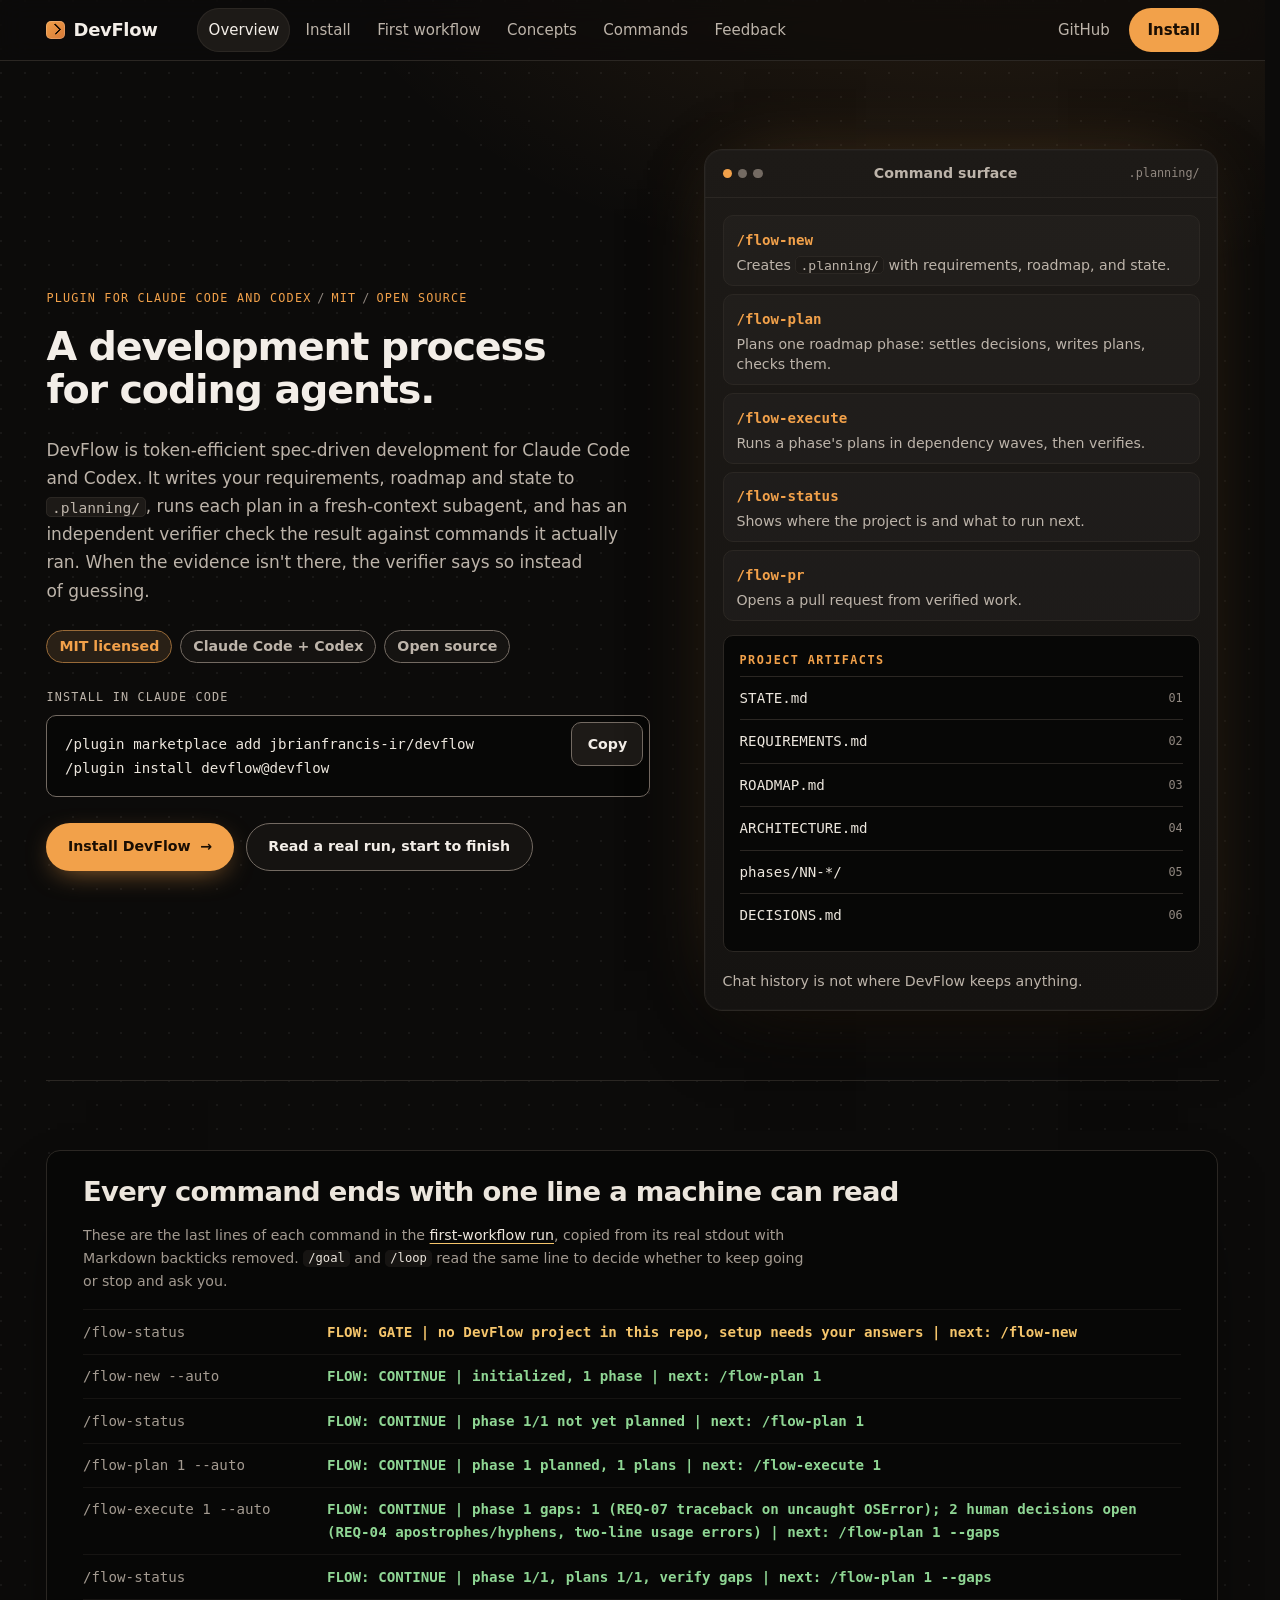
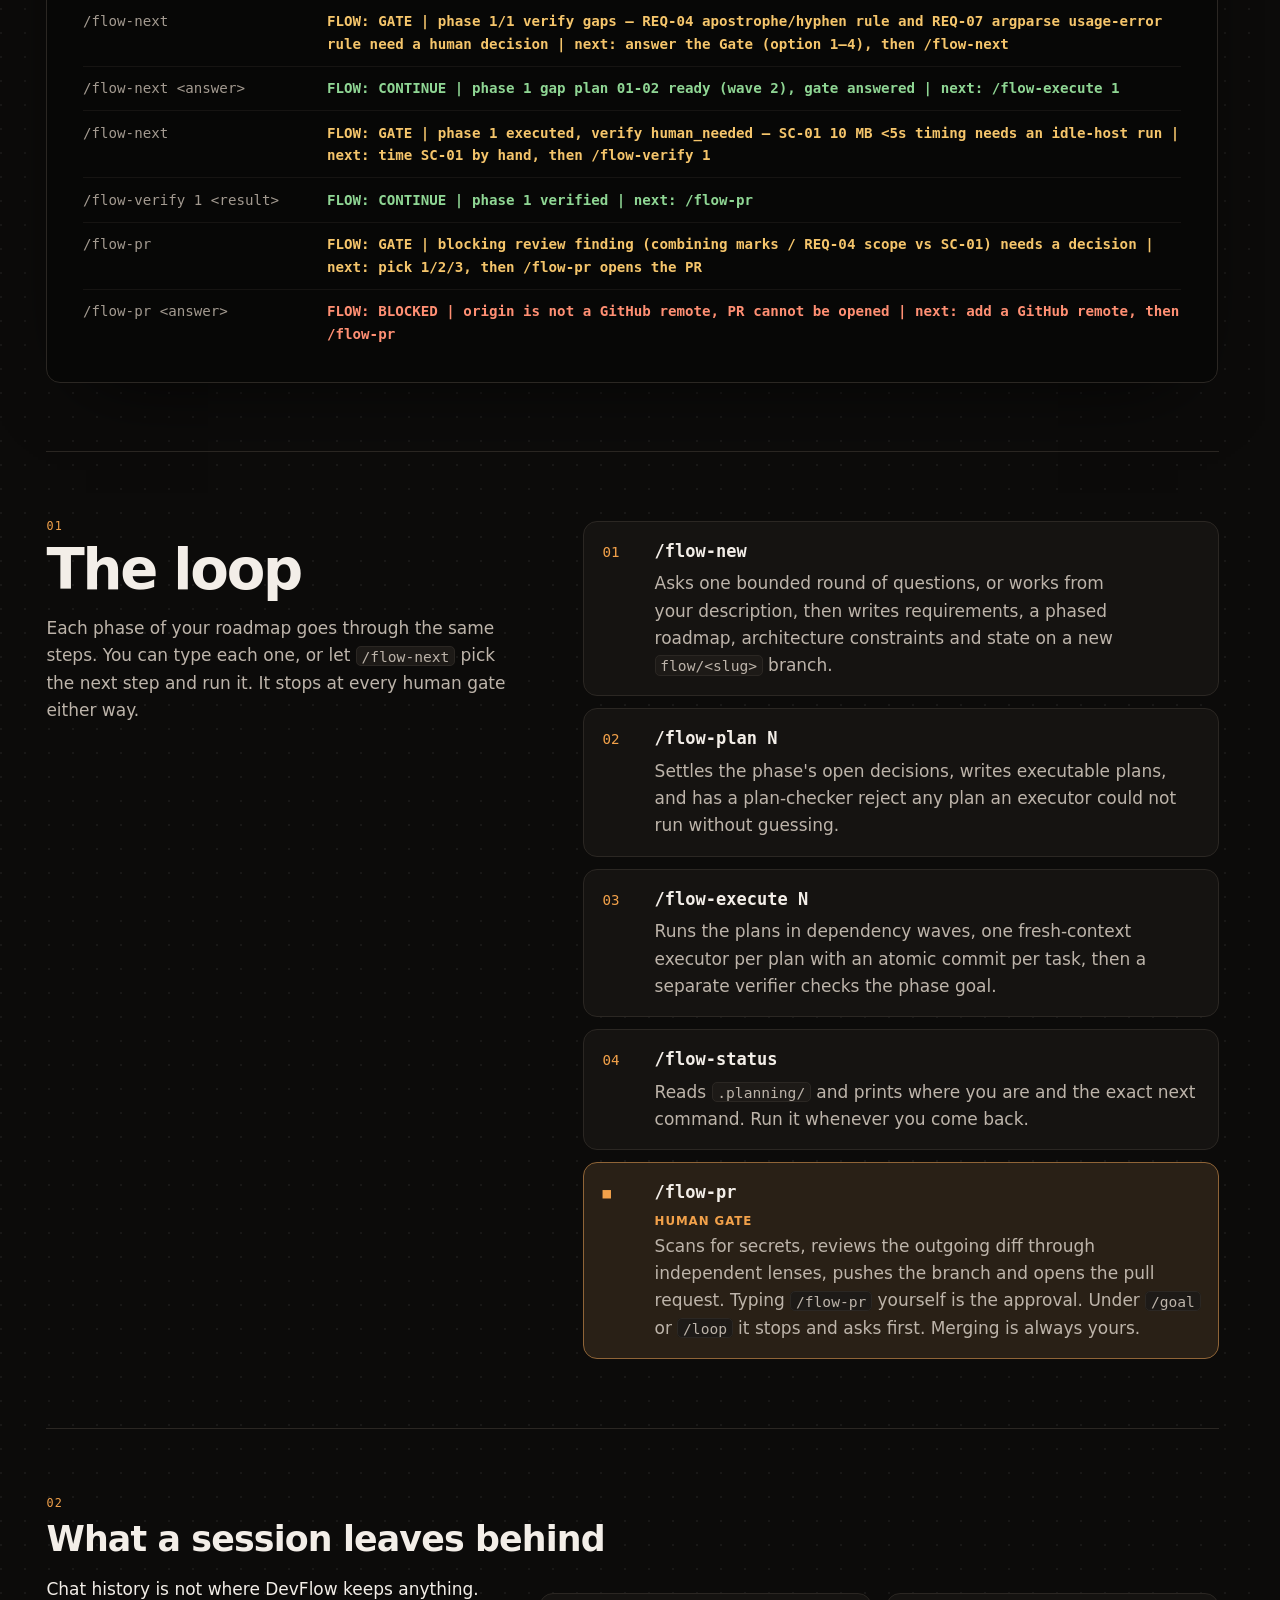
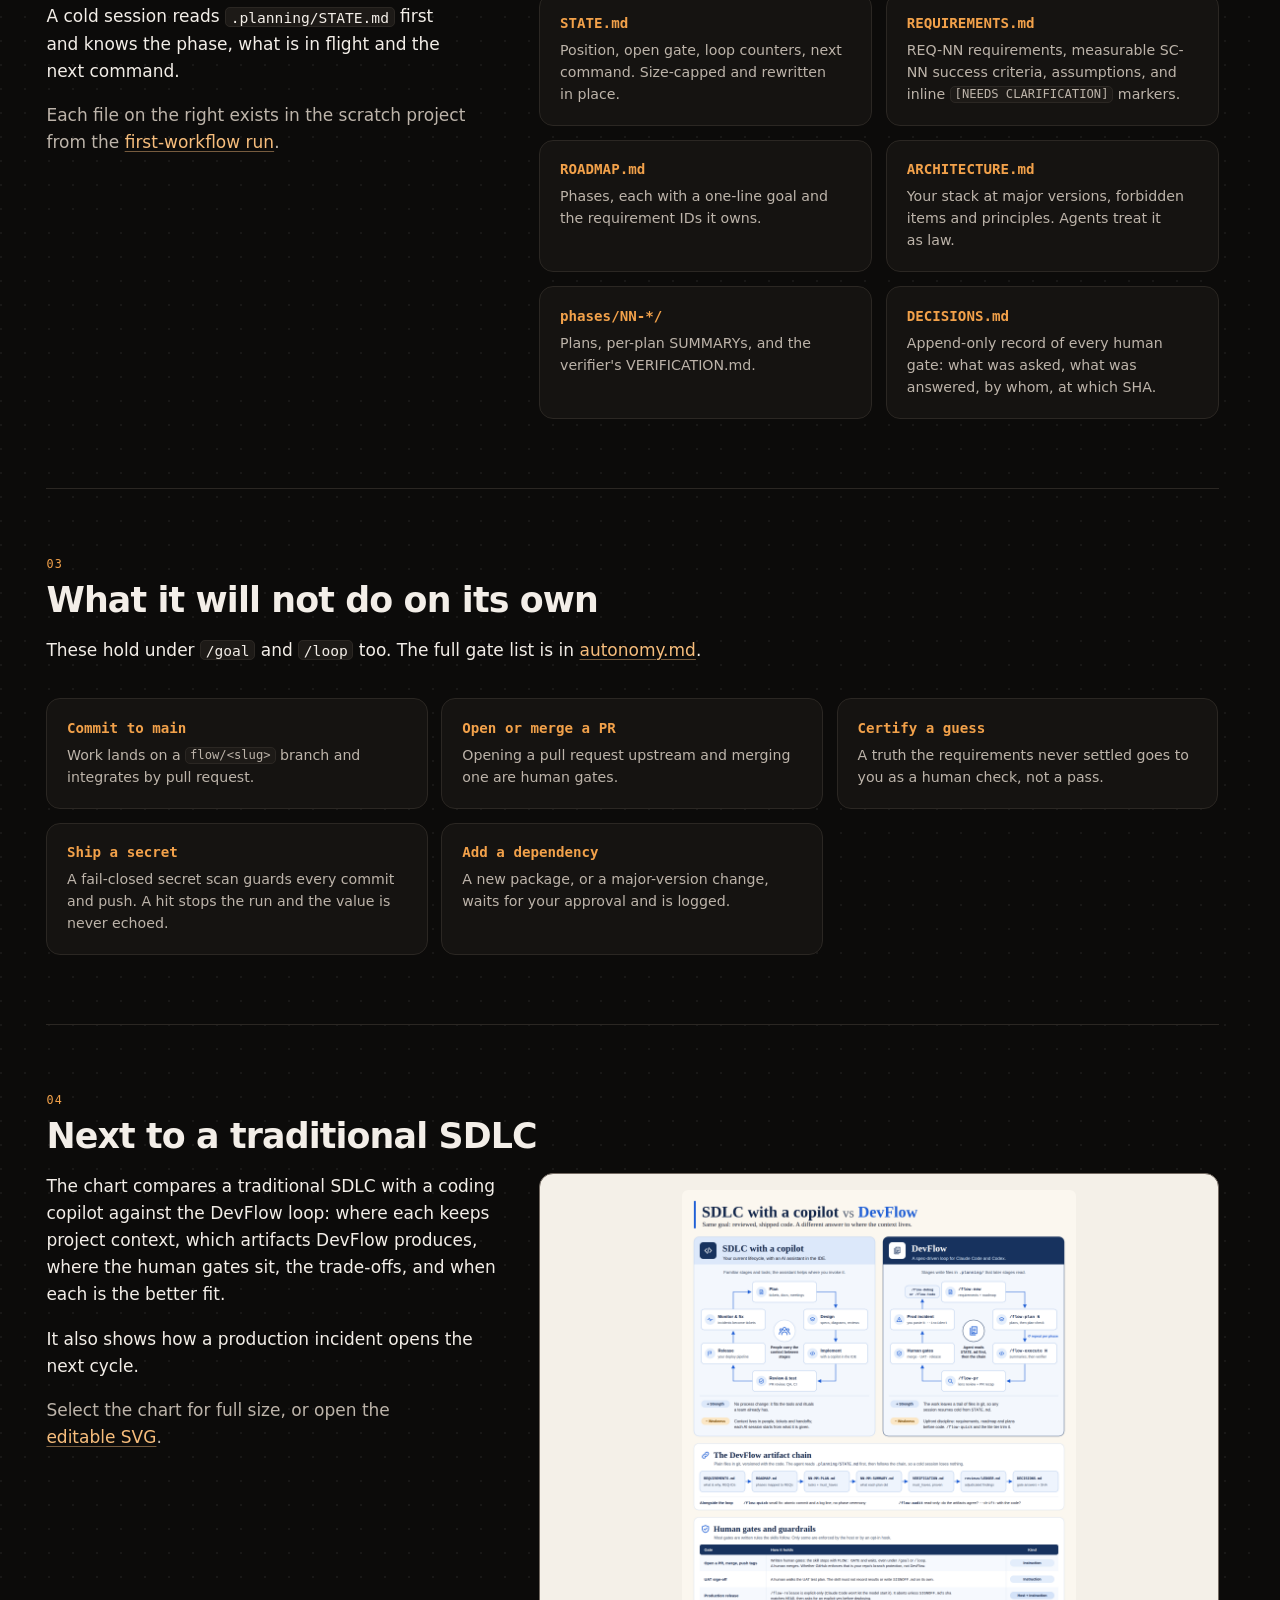
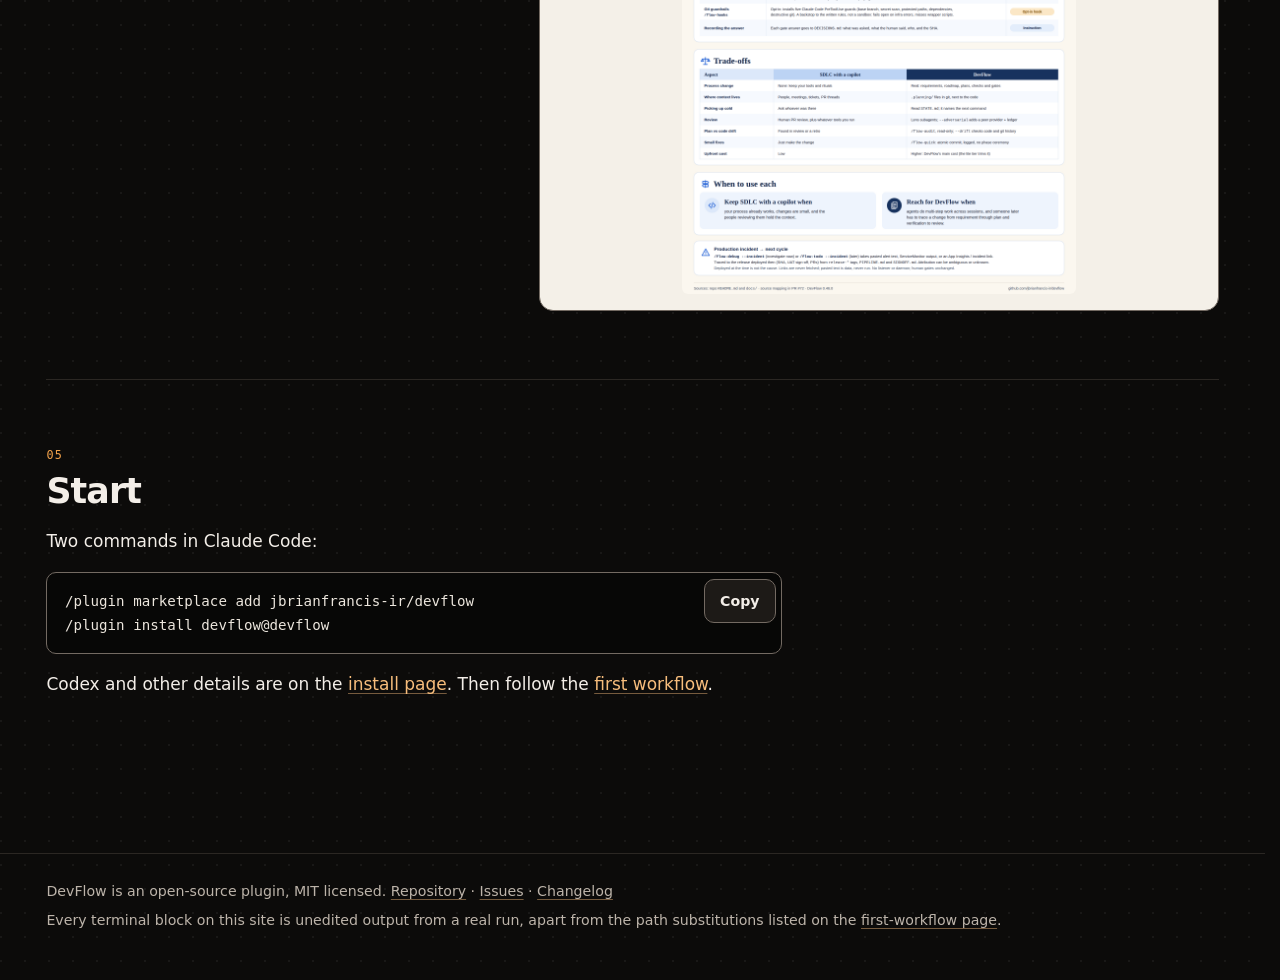
==== commit afe8ceb1: "feat(site): shorten homepage headline Hero h1 is now "A development process for coding agents." (Bri" ====
--- a/site/public/index.html
+++ b/site/public/index.html
@@ -34,7 +34,7 @@
 <section class="hero">
 <div class="hero-copy">
 <p class="eyebrow">Plugin for Claude Code and Codex<span class="sep">/</span>MIT<span class="sep">/</span>open source</p>
-<h1>A development process for coding agents, from first requirements through release, and back when production breaks.</h1>
+<h1>A development process for coding agents.</h1>
 <p class="lede">DevFlow is token-efficient spec-driven development for Claude Code and Codex. It writes your requirements, roadmap and state to <code>.planning/</code>, runs each plan in a fresh-context subagent, and has an independent verifier check the result against commands it actually ran. When the evidence isn't there, the verifier says so instead of guessing.</p>
 <ul class="badges" role="list" aria-label="Project facts">
 <li>MIT licensed</li>
